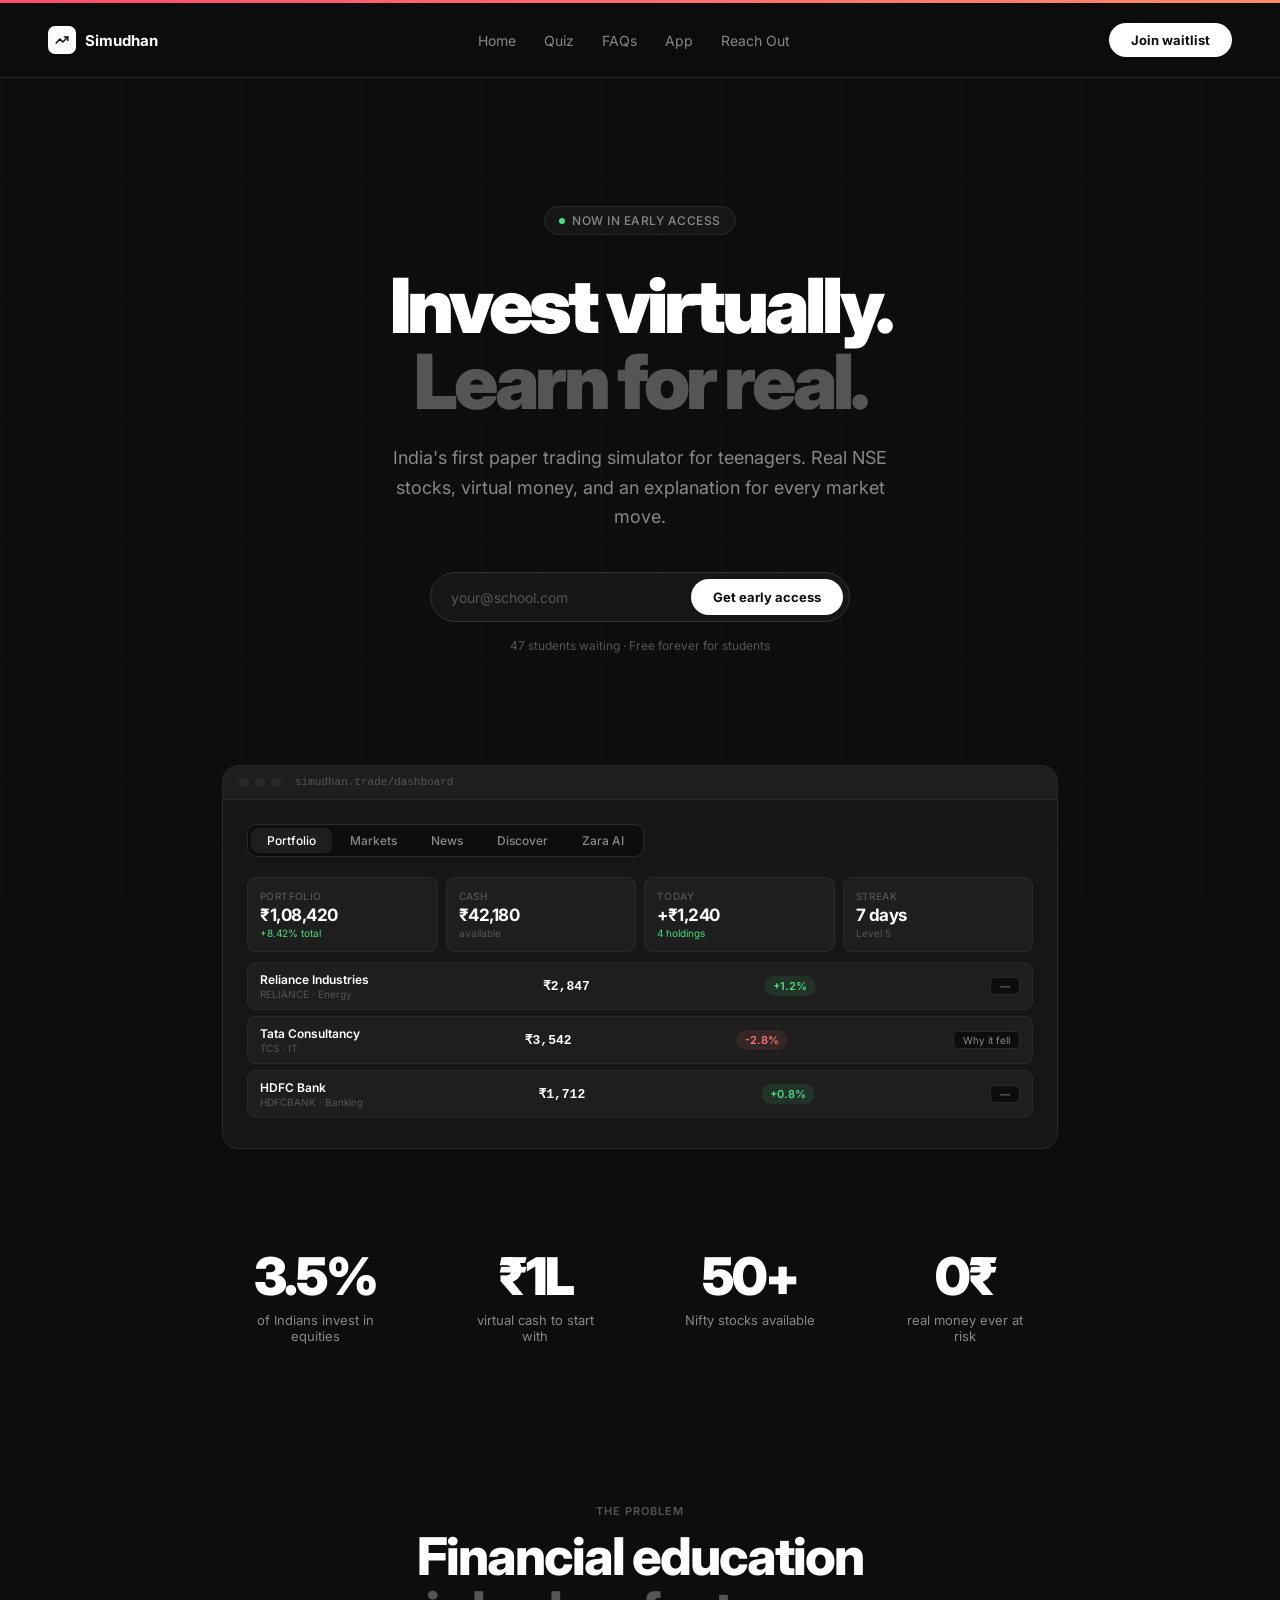
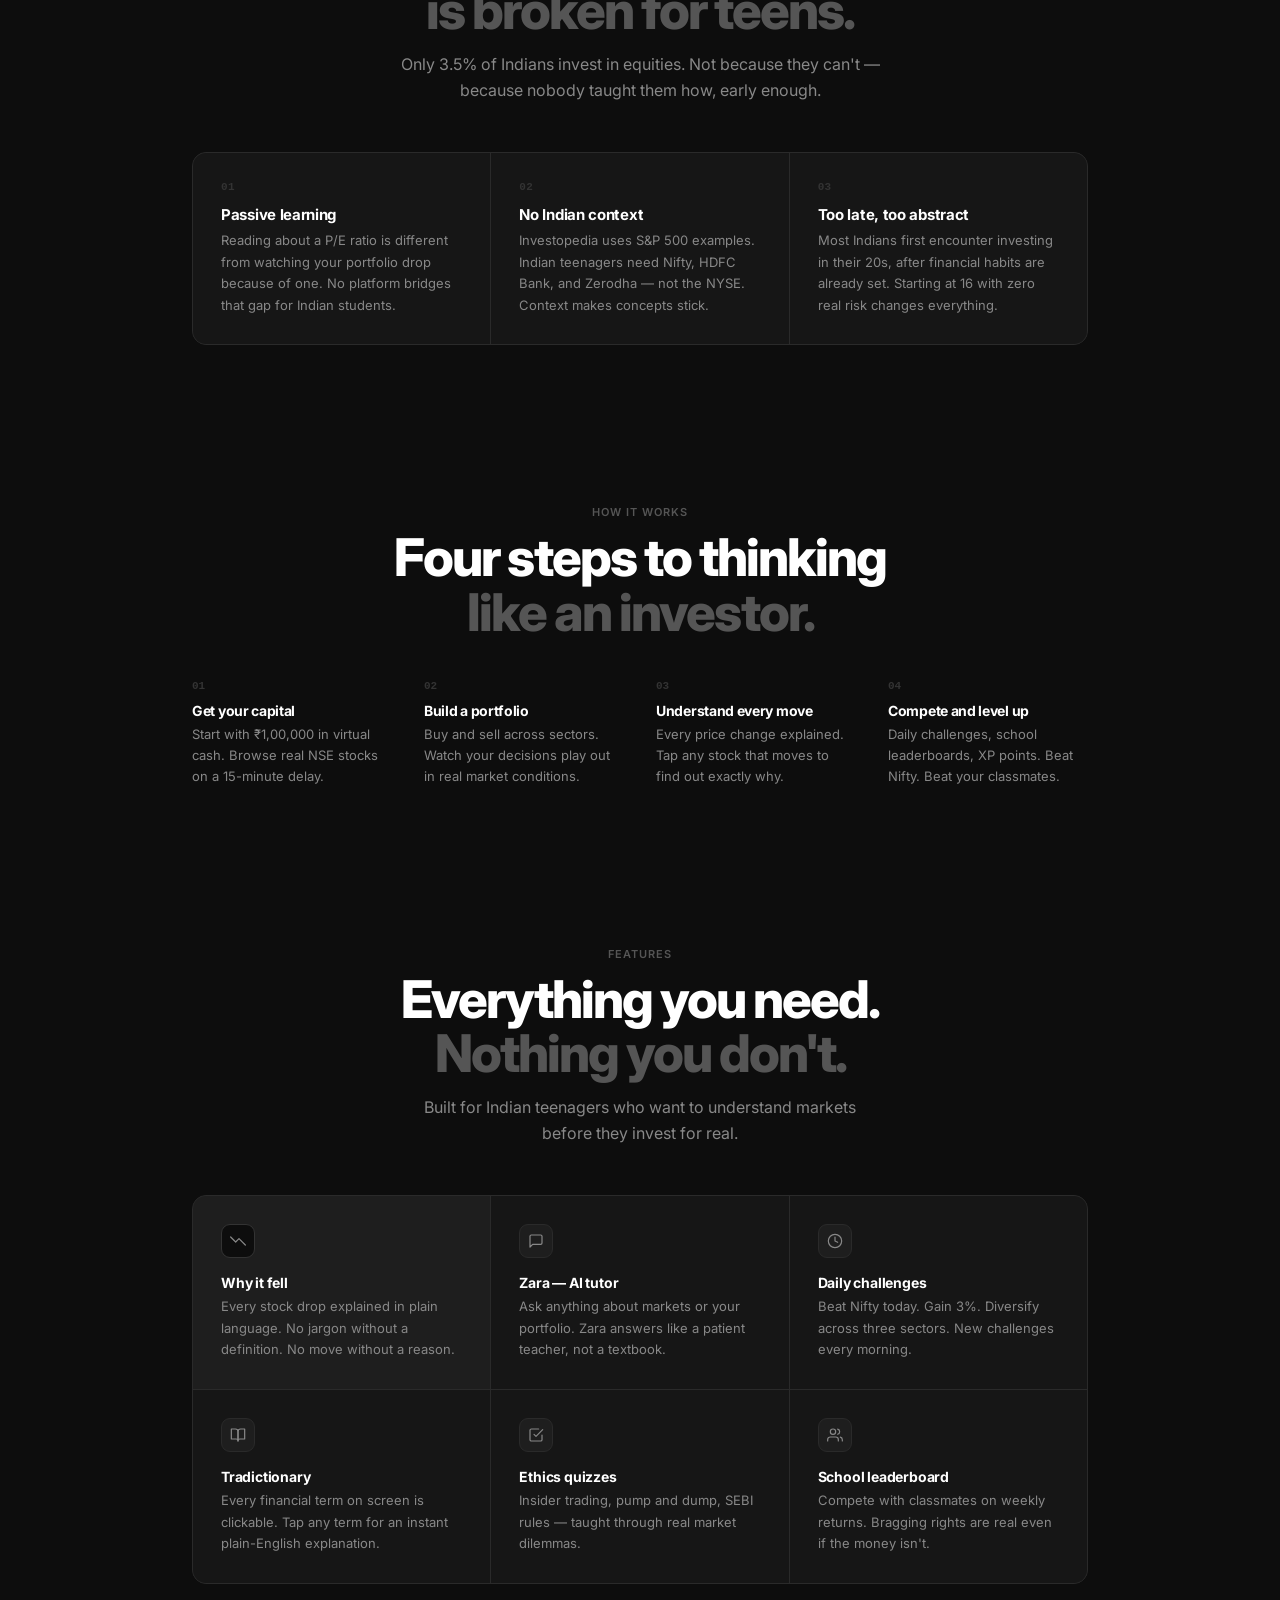
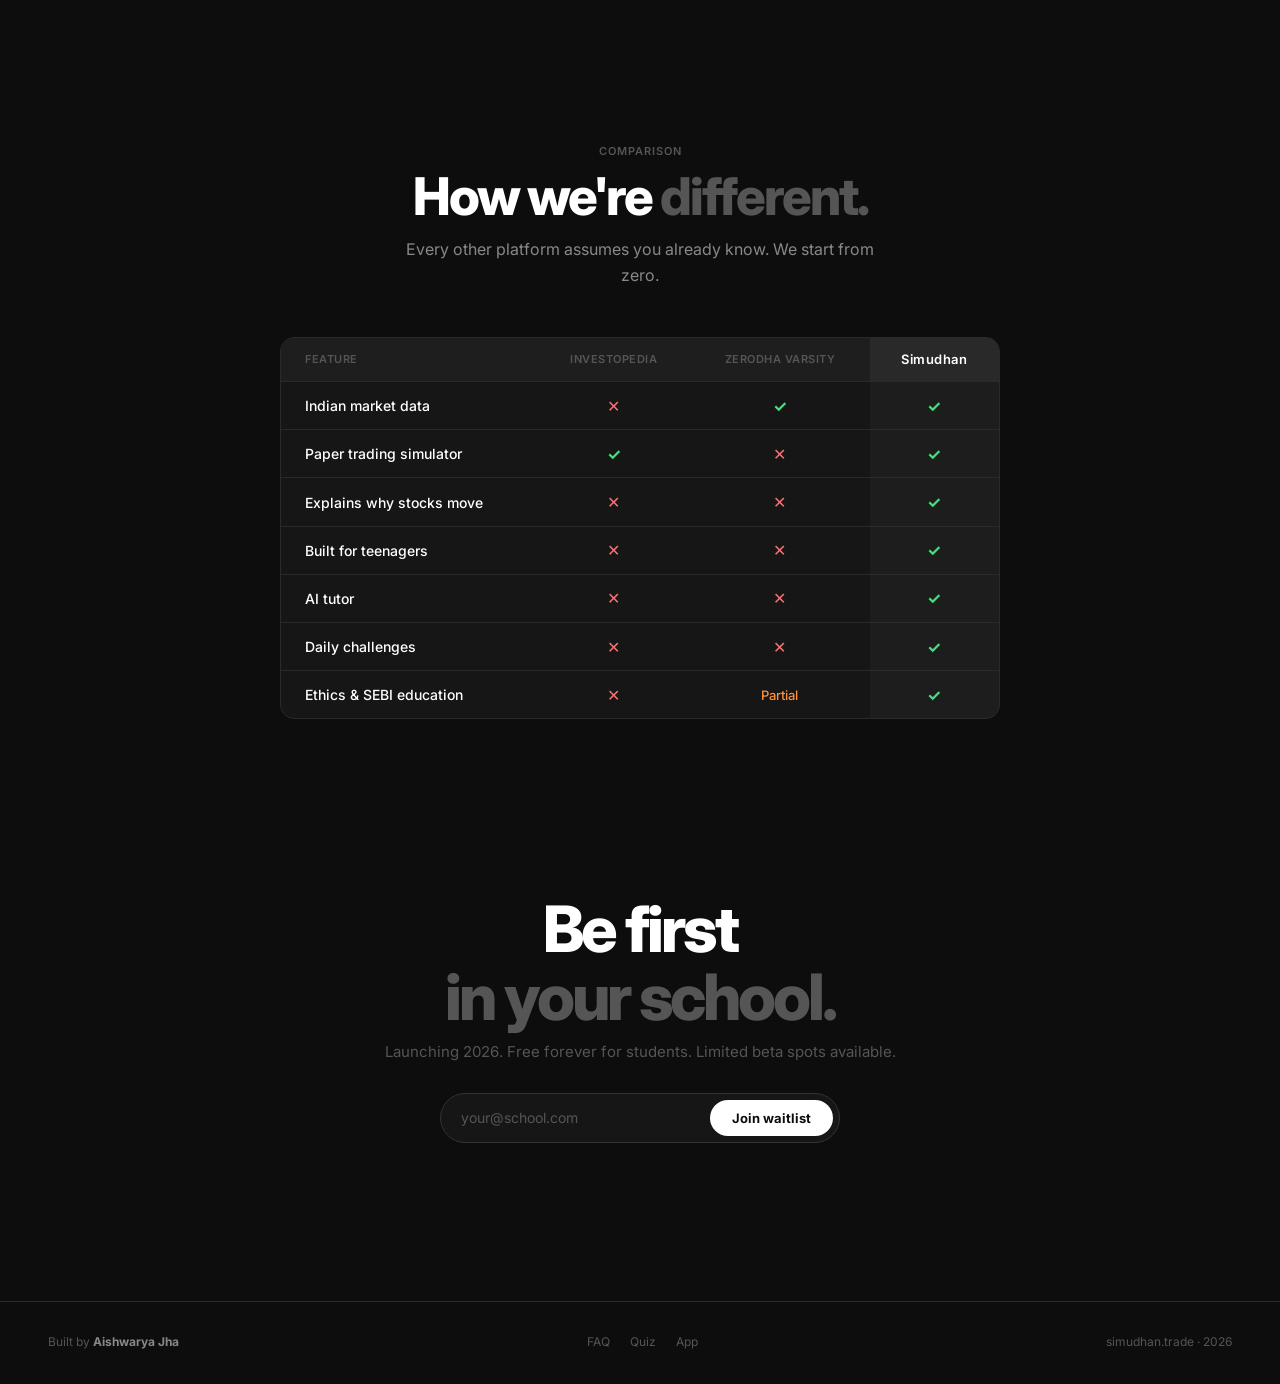
==== index.html @ e8e995a0 "Add trade page with styles, HTML structure, and JavaScript functionality - Created style.css for glo" ====
<!DOCTYPE html>
<html lang="en">
<head>
  <meta charset="UTF-8">
  <meta name="viewport" content="width=device-width, initial-scale=1.0">
  <title>Simudhan — Invest virtually. Learn for real.</title>
  <link href="https://fonts.googleapis.com/css2?family=Inter:wght@300;400;500;600;700;800;900&display=swap" rel="stylesheet">
  <link rel="stylesheet" href="style.css">
</head>
<body>
<div class="top-bar"></div>
<div class="grid-bg"></div>

<nav>
  <div class="nav-logo" onclick="window.location='index.html'">
    <div class="nav-icon">
      <svg viewBox="0 0 24 24"><polyline points="22 7 13.5 15.5 8.5 10.5 2 17"/><polyline points="16 7 22 7 22 13"/></svg>
    </div>
    <span class="nav-name">Simudhan</span>
  </div>
  <div class="nav-links">
 <span onclick="window.location='index.html'">Home</span>
 <span onclick="window.location='quiz.html'">Quiz</span>
 <span onclick="window.location='faq.html'">FAQs</span>
 <span onclick="window.location='trade.html'">App</span>
<span onclick="window.location='contact.html'">Reach Out</span>
  </div>
  <button class="nav-cta" onclick="document.getElementById('waitlist').scrollIntoView({behavior:'smooth'})">Join waitlist</button>
</nav>

<section class="hero">
  <div class="hero-badge">
    <span class="hero-badge-dot"></span>
    Now in early access
  </div>
  <h1>Invest virtually.<br><span class="dim">Learn for real.</span></h1>
  <p class="hero-sub">India's first paper trading simulator for teenagers. Real NSE stocks, virtual money, and an explanation for every market move.</p>
  <div class="hero-actions">
    <div class="input-wrap" id="waitlist">
      <input type="email" id="emailInput" placeholder="your@school.com" />
      <button onclick="joinWaitlist()">Get early access</button>
    </div>
  </div>
  <p class="hero-note"><span id="count">47</span> students waiting · Free forever for students</p>
  <p class="success" id="success">You're on the list! We'll be in touch.</p>
</section>

<div class="mockup-wrap">
  <div class="mockup">
    <div class="mockup-bar">
      <div class="dot"></div><div class="dot"></div><div class="dot"></div>
      <span class="mockup-url">simudhan.trade/dashboard</span>
    </div>
    <div class="mockup-body">
      <div class="mock-tabs">
        <span class="mt active" onclick="switchTab('portfolio',this)">Portfolio</span>
        <span class="mt" onclick="switchTab('markets',this)">Markets</span>
        <span class="mt" onclick="switchTab('news',this)">News</span>
        <span class="mt" onclick="switchTab('discover',this)">Discover</span>
        <span class="mt" onclick="switchTab('zara',this)">Zara AI</span>
      </div>
      <div id="mock-content"></div>
    </div>
  </div>
</div>

<section class="stats-section">
  <div class="stats-row">
    <div class="stat"><div class="stat-num">3.5%</div><div class="stat-label">of Indians invest in equities</div></div>
    <div class="stat"><div class="stat-num">₹1L</div><div class="stat-label">virtual cash to start with</div></div>
    <div class="stat"><div class="stat-num">50+</div><div class="stat-label">Nifty stocks available</div></div>
    <div class="stat"><div class="stat-num">0₹</div><div class="stat-label">real money ever at risk</div></div>
  </div>
</section>

<section class="section">
  <div class="section-label">The problem</div>
  <h2>Financial education<br><span class="dim">is broken for teens.</span></h2>
  <p class="section-sub">Only 3.5% of Indians invest in equities. Not because they can't — because nobody taught them how, early enough.</p>
  <div class="prob-grid">
    <div class="prob fade-up">
      <div class="prob-num">01</div>
      <div class="prob-title">Passive learning</div>
      <div class="prob-desc">Reading about a P/E ratio is different from watching your portfolio drop because of one. No platform bridges that gap for Indian students.</div>
    </div>
    <div class="prob fade-up">
      <div class="prob-num">02</div>
      <div class="prob-title">No Indian context</div>
      <div class="prob-desc">Investopedia uses S&P 500 examples. Indian teenagers need Nifty, HDFC Bank, and Zerodha — not the NYSE. Context makes concepts stick.</div>
    </div>
    <div class="prob fade-up">
      <div class="prob-num">03</div>
      <div class="prob-title">Too late, too abstract</div>
      <div class="prob-desc">Most Indians first encounter investing in their 20s, after financial habits are already set. Starting at 16 with zero real risk changes everything.</div>
    </div>
  </div>
</section>

<section class="section">
  <div class="section-label">How it works</div>
  <h2>Four steps to thinking<br><span class="dim">like an investor.</span></h2>
  <div class="steps">
    <div class="step fade-up">
      <div class="step-num">01</div>
      <div class="step-title">Get your capital</div>
      <div class="step-desc">Start with ₹1,00,000 in virtual cash. Browse real NSE stocks on a 15-minute delay.</div>
    </div>
    <div class="step fade-up">
      <div class="step-num">02</div>
      <div class="step-title">Build a portfolio</div>
      <div class="step-desc">Buy and sell across sectors. Watch your decisions play out in real market conditions.</div>
    </div>
    <div class="step fade-up">
      <div class="step-num">03</div>
      <div class="step-title">Understand every move</div>
      <div class="step-desc">Every price change explained. Tap any stock that moves to find out exactly why.</div>
    </div>
    <div class="step fade-up">
      <div class="step-num">04</div>
      <div class="step-title">Compete and level up</div>
      <div class="step-desc">Daily challenges, school leaderboards, XP points. Beat Nifty. Beat your classmates.</div>
    </div>
  </div>
</section>

<section class="section">
  <div class="section-label">Features</div>
  <h2>Everything you need.<br><span class="dim">Nothing you don't.</span></h2>
  <p class="section-sub">Built for Indian teenagers who want to understand markets before they invest for real.</p>
  <div class="feat-grid">
    <div class="feat highlight fade-up">
      <div class="feat-icon">
        <svg viewBox="0 0 24 24"><polyline points="23 18 13.5 8.5 8.5 13.5 1 6"/></svg>
      </div>
      <div class="feat-title">Why it fell</div>
      <div class="feat-desc">Every stock drop explained in plain language. No jargon without a definition. No move without a reason.</div>
    </div>
    <div class="feat fade-up">
      <div class="feat-icon">
        <svg viewBox="0 0 24 24"><path d="M21 15a2 2 0 0 1-2 2H7l-4 4V5a2 2 0 0 1 2-2h14a2 2 0 0 1 2 2z"/></svg>
      </div>
      <div class="feat-title">Zara — AI tutor</div>
      <div class="feat-desc">Ask anything about markets or your portfolio. Zara answers like a patient teacher, not a textbook.</div>
    </div>
    <div class="feat fade-up">
      <div class="feat-icon">
        <svg viewBox="0 0 24 24"><circle cx="12" cy="12" r="10"/><polyline points="12 6 12 12 16 14"/></svg>
      </div>
      <div class="feat-title">Daily challenges</div>
      <div class="feat-desc">Beat Nifty today. Gain 3%. Diversify across three sectors. New challenges every morning.</div>
    </div>
    <div class="feat fade-up">
      <div class="feat-icon">
        <svg viewBox="0 0 24 24"><path d="M2 3h6a4 4 0 0 1 4 4v14a3 3 0 0 0-3-3H2z"/><path d="M22 3h-6a4 4 0 0 0-4 4v14a3 3 0 0 1 3-3h7z"/></svg>
      </div>
      <div class="feat-title">Tradictionary</div>
      <div class="feat-desc">Every financial term on screen is clickable. Tap any term for an instant plain-English explanation.</div>
    </div>
    <div class="feat fade-up">
      <div class="feat-icon">
        <svg viewBox="0 0 24 24"><path d="M9 11l3 3L22 4"/><path d="M21 12v7a2 2 0 0 1-2 2H5a2 2 0 0 1-2-2V5a2 2 0 0 1 2-2h11"/></svg>
      </div>
      <div class="feat-title">Ethics quizzes</div>
      <div class="feat-desc">Insider trading, pump and dump, SEBI rules — taught through real market dilemmas.</div>
    </div>
    <div class="feat fade-up">
      <div class="feat-icon">
        <svg viewBox="0 0 24 24"><path d="M17 21v-2a4 4 0 0 0-4-4H5a4 4 0 0 0-4 4v2"/><circle cx="9" cy="7" r="4"/><path d="M23 21v-2a4 4 0 0 0-3-3.87"/><path d="M16 3.13a4 4 0 0 1 0 7.75"/></svg>
      </div>
      <div class="feat-title">School leaderboard</div>
      <div class="feat-desc">Compete with classmates on weekly returns. Bragging rights are real even if the money isn't.</div>
    </div>
  </div>
</section>

<section class="section">
  <div class="section-label">Comparison</div>
  <h2>How we're <span class="dim">different.</span></h2>
  <p class="section-sub">Every other platform assumes you already know. We start from zero.</p>
  <div class="compare-wrap">
    <div class="ctable-wrap">
      <table class="ctable">
        <thead>
          <tr>
            <th style="text-align:left">Feature</th>
            <th>Investopedia</th>
            <th>Zerodha Varsity</th>
            <th class="ours">Simudhan</th>
          </tr>
        </thead>
        <tbody>
          <tr><td>Indian market data</td><td class="no">✕</td><td class="yes">✓</td><td class="yes ours-col">✓</td></tr>
          <tr><td>Paper trading simulator</td><td class="yes">✓</td><td class="no">✕</td><td class="yes ours-col">✓</td></tr>
          <tr><td>Explains why stocks move</td><td class="no">✕</td><td class="no">✕</td><td class="yes ours-col">✓</td></tr>
          <tr><td>Built for teenagers</td><td class="no">✕</td><td class="no">✕</td><td class="yes ours-col">✓</td></tr>
          <tr><td>AI tutor</td><td class="no">✕</td><td class="no">✕</td><td class="yes ours-col">✓</td></tr>
          <tr><td>Daily challenges</td><td class="no">✕</td><td class="no">✕</td><td class="yes ours-col">✓</td></tr>
          <tr><td>Ethics & SEBI education</td><td class="no">✕</td><td class="partial">Partial</td><td class="yes ours-col">✓</td></tr>
        </tbody>
      </table>
    </div>
  </div>
</section>


<section class="cta-section">
  <h2>Be first<br><span class="dim">in your school.</span></h2>
  <p class="cta-sub">Launching 2026. Free forever for students. Limited beta spots available.</p>
  <div class="cta-input">
    <input type="email" id="ctaEmail" placeholder="your@school.com" />
    <button onclick="ctaJoin()">Join waitlist</button>
  </div>
  <p class="cta-note" id="ctaNote"></p>
</section>

<footer>
  <span>Built by <strong>Aishwarya Jha</strong></span>
  <div class="footer-links">
    <span onclick="window.location='FAQ.html'">FAQ</span>
    <span onclick="window.location='quiz.html'">Quiz</span>
    <span onclick="window.location='trade.html'">App</span>
  </div>
  <span>simudhan.trade · 2026</span>
</footer>

<script src="script.js"></script>
</body>
</html>
---- style.css ----
@import url('https://fonts.googleapis.com/css2?family=Inter:wght@300;400;500;600;700;800;900&display=swap');
*{box-sizing:border-box;margin:0;padding:0}
:root{
  --bg:#0d0d0d;--bg2:#161616;--bg3:#1e1e1e;
  --border:#2a2a2a;--border2:#333333;
  --white:#ffffff;--gray:#888888;--gray2:#555555;--gray3:#333333;
  --green:#4ade80;--red:#f87171;--pink:#ff4d6d;
}
body{font-family:'Inter',sans-serif;background:var(--bg);color:var(--white);-webkit-font-smoothing:antialiased;overflow-x:hidden}

.top-bar{height:3px;background:linear-gradient(90deg,#ff4d6d,#ff8c69,#ff4d6d);background-size:200%;animation:shimmer 3s linear infinite;position:relative;z-index:100}
@keyframes shimmer{0%{background-position:0%}100%{background-position:200%}}

.grid-bg{position:fixed;inset:0;background-image:linear-gradient(rgba(255,255,255,.025) 1px,transparent 1px),linear-gradient(90deg,rgba(255,255,255,.025) 1px,transparent 1px);background-size:60px 60px;pointer-events:none;z-index:0}

nav{position:sticky;top:0;z-index:50;display:flex;align-items:center;justify-content:space-between;padding:1.25rem 3rem;border-bottom:1px solid var(--border);background:rgba(13,13,13,.85);backdrop-filter:blur(12px)}
.nav-logo{display:flex;align-items:center;gap:9px;cursor:pointer}
.nav-icon{width:28px;height:28px;background:var(--white);border-radius:7px;display:flex;align-items:center;justify-content:center}
.nav-icon svg{width:14px;height:14px;fill:none;stroke:#0d0d0d;stroke-width:2.5;stroke-linecap:round;stroke-linejoin:round}
.nav-name{font-size:15px;font-weight:700;color:var(--white)}
.nav-links{display:flex;gap:28px;font-size:14px;color:var(--gray);cursor:pointer}
.nav-links span:hover{color:var(--white);transition:color .15s}
.nav-cta{background:var(--white);color:#0d0d0d;border:none;border-radius:99px;padding:9px 22px;font-size:13px;font-weight:700;cursor:pointer;font-family:inherit;transition:opacity .15s}
.nav-cta:hover{opacity:.85}

.hero{position:relative;z-index:1;text-align:center;padding:8rem 2rem 5rem;max-width:860px;margin:0 auto}
.hero-badge{display:inline-flex;align-items:center;gap:7px;font-size:12px;color:var(--gray);font-weight:500;letter-spacing:.5px;text-transform:uppercase;margin-bottom:2rem;background:var(--bg2);border:1px solid var(--border);padding:6px 14px;border-radius:99px}
.hero-badge-dot{width:6px;height:6px;border-radius:50%;background:var(--green);animation:pulse 2s infinite;flex-shrink:0}
@keyframes pulse{0%,100%{opacity:1}50%{opacity:.3}}
h1{font-size:76px;font-weight:900;line-height:1;letter-spacing:-4px;margin-bottom:1.5rem;color:var(--white)}
.dim{color:var(--gray2)}
.hero-sub{font-size:18px;color:var(--gray);line-height:1.65;max-width:500px;margin:0 auto 2.5rem}
.hero-actions{display:flex;justify-content:center;margin-bottom:1rem}
.input-wrap{display:flex;align-items:center;background:var(--bg2);border:1px solid var(--border2);border-radius:99px;padding:6px 6px 6px 20px;gap:6px;max-width:420px;width:100%;transition:border-color .2s}
.input-wrap:focus-within{border-color:#555555}
.input-wrap input{flex:1;background:transparent;border:none;outline:none;font-size:14px;color:var(--white);font-family:inherit}
.input-wrap input::placeholder{color:var(--gray2)}
.input-wrap button{background:var(--white);color:#0d0d0d;border:none;border-radius:99px;padding:10px 22px;font-size:13px;font-weight:700;cursor:pointer;font-family:inherit;white-space:nowrap;transition:opacity .15s}
.input-wrap button:hover{opacity:.85}
.hero-note{font-size:12px;color:var(--gray2);margin-top:.75rem}
.success{display:none;font-size:13px;color:var(--green);font-weight:500;margin-top:.5rem}
.success.show{display:block}

.mockup-wrap{position:relative;z-index:1;max-width:900px;margin:0 auto;padding:2rem 2rem 6rem}
.mockup{border:1px solid var(--border);border-radius:16px;overflow:hidden;background:var(--bg2)}
.mockup-bar{background:var(--bg3);border-bottom:1px solid var(--border);padding:.65rem 1rem;display:flex;align-items:center;gap:6px}
.dot{width:10px;height:10px;border-radius:50%;background:var(--border)}
.mockup-url{font-size:11px;color:var(--gray2);margin-left:8px;font-family:monospace}
.mockup-body{padding:1.5rem}
.mock-tabs{display:flex;gap:2px;background:var(--bg);border:1px solid var(--border);border-radius:9px;padding:3px;margin-bottom:1.25rem;width:fit-content}
.mt{padding:5px 16px;border-radius:7px;font-size:12px;font-weight:500;color:var(--gray);cursor:pointer;transition:all .15s}
.mt.active{background:var(--bg3);color:var(--white)}
.mt:hover:not(.active){color:var(--white)}
.mock-stats{display:grid;grid-template-columns:repeat(4,1fr);gap:8px;margin-bottom:10px}
.ms{background:var(--bg3);border:1px solid var(--border);border-radius:9px;padding:.75rem}
.ms-l{font-size:10px;color:var(--gray2);margin-bottom:3px;text-transform:uppercase;letter-spacing:.4px;font-weight:500}
.ms-v{font-size:17px;font-weight:700;color:var(--white);letter-spacing:-.5px}
.ms-c{font-size:10px;color:var(--gray2);margin-top:2px}
.ms-c.up{color:var(--green)}
.mock-row{display:flex;align-items:center;justify-content:space-between;padding:9px 12px;background:var(--bg3);border:1px solid var(--border);border-radius:9px;margin-bottom:6px}
.mock-stock-name{font-size:12px;font-weight:600;color:var(--white)}
.mock-stock-sub{font-size:10px;color:var(--gray2);margin-top:1px}
.mock-price{font-size:13px;font-weight:600;color:var(--white);font-family:monospace}
.chg-up{font-size:11px;font-weight:600;color:var(--green);background:rgba(74,222,128,.1);padding:3px 9px;border-radius:99px}
.chg-dn{font-size:11px;font-weight:600;color:var(--red);background:rgba(248,113,113,.1);padding:3px 9px;border-radius:99px}
.why-tag{font-size:10px;color:var(--gray);background:var(--bg);border:1px solid var(--border);padding:2px 9px;border-radius:5px;cursor:pointer}
.why-tag:hover{color:var(--white);border-color:var(--border2)}

.news-item{background:var(--bg3);border:1px solid var(--border);border-radius:9px;padding:10px 12px;margin-bottom:7px}
.news-tag{font-size:10px;font-weight:600;color:var(--gray2);background:var(--bg);border:1px solid var(--border);padding:1px 7px;border-radius:99px;display:inline-block;margin-bottom:5px;text-transform:uppercase;letter-spacing:.3px}
.news-headline{font-size:12px;font-weight:500;color:var(--white);line-height:1.4;margin-bottom:3px}
.news-meta{font-size:10px;color:var(--gray2)}
.fact-item{background:var(--bg3);border:1px solid var(--border);border-radius:9px;padding:10px 12px;margin-bottom:7px}
.fact-label{font-size:10px;font-weight:600;color:var(--gray2);text-transform:uppercase;letter-spacing:.3px;margin-bottom:4px}
.fact-text{font-size:12px;color:var(--white);line-height:1.5;margin-bottom:3px}
.fact-source{font-size:10px;color:var(--gray2)}
.chat-wrap{display:flex;flex-direction:column;gap:8px;margin-bottom:10px}
.chat-msg{display:flex;align-items:flex-start;gap:7px}
.chat-msg.user{flex-direction:row-reverse}
.chat-av{width:22px;height:22px;border-radius:50%;background:var(--bg);border:1px solid var(--border);display:flex;align-items:center;justify-content:center;font-size:9px;font-weight:600;color:var(--gray);flex-shrink:0}
.chat-bubble{padding:7px 10px;border-radius:10px;font-size:11px;line-height:1.5;max-width:85%}
.chat-msg.bot .chat-bubble{background:var(--bg3);border:1px solid var(--border);color:#cccccc;border-radius:3px 10px 10px 10px}
.chat-msg.user .chat-bubble{background:var(--white);color:#0d0d0d;font-weight:500;border-radius:10px 3px 10px 10px}
.chat-term{background:rgba(74,222,128,.15);color:var(--green);padding:0 4px;border-radius:3px}
.chat-input-bar{display:flex;align-items:center;gap:7px;background:var(--bg3);border:1px solid var(--border);border-radius:10px;padding:7px 10px}
.chat-input-text{flex:1;font-size:11px;color:var(--gray2)}
.chat-send{width:20px;height:20px;border-radius:50%;background:var(--white);display:flex;align-items:center;justify-content:center;font-size:11px;font-weight:700;color:#0d0d0d;cursor:pointer}
.ch-grid-mock{display:grid;grid-template-columns:1fr 1fr;gap:8px}
.ch-mock{background:var(--bg3);border:1px solid var(--border);border-radius:9px;padding:10px}
.ch-mock-title{font-size:12px;font-weight:600;color:var(--white);margin-bottom:3px}
.ch-mock-desc{font-size:10px;color:var(--gray2);margin-bottom:7px;line-height:1.4}
.ch-mock-bar{height:3px;background:var(--bg);border-radius:99px;overflow:hidden}
.ch-mock-fill{height:100%;border-radius:99px}
.ch-mock-xp{font-size:10px;color:var(--gray2);margin-top:5px}
.ch-mock-xp.done{color:var(--green)}

.stats-section{position:relative;z-index:1;padding:0 2rem 5rem}
.stats-row{display:flex;justify-content:center;gap:5rem;flex-wrap:wrap}
.stat{text-align:center}
.stat-num{font-size:52px;font-weight:900;letter-spacing:-2px;color:var(--white)}
.stat-label{font-size:13px;color:var(--gray);margin-top:4px;max-width:140px;margin-left:auto;margin-right:auto}

.section{position:relative;z-index:1;padding:5rem 2rem;text-align:center;max-width:960px;margin:0 auto}
.section-label{font-size:11px;color:var(--gray2);font-weight:600;letter-spacing:1px;text-transform:uppercase;margin-bottom:.75rem}
h2{font-size:52px;font-weight:800;letter-spacing:-2px;line-height:1.05;margin-bottom:.75rem;color:var(--white)}
.section-sub{font-size:16px;color:var(--gray);line-height:1.65;max-width:480px;margin:0 auto 3rem}

.prob-grid{display:grid;grid-template-columns:repeat(3,1fr);gap:1px;background:var(--border);border:1px solid var(--border);border-radius:14px;overflow:hidden;text-align:left}
.prob{background:var(--bg2);padding:1.75rem}
.prob-num{font-size:11px;font-weight:700;color:var(--gray3);font-family:monospace;margin-bottom:.75rem;letter-spacing:.3px}
.prob-title{font-size:15px;font-weight:700;color:var(--white);margin-bottom:.4rem;letter-spacing:-.3px}
.prob-desc{font-size:13px;color:var(--gray);line-height:1.65}

.steps{display:grid;grid-template-columns:repeat(4,1fr);gap:2rem;margin-top:2.5rem;text-align:left}
.step-num{font-size:11px;font-weight:700;color:var(--gray3);font-family:monospace;margin-bottom:.6rem}
.step-title{font-size:14px;font-weight:700;color:var(--white);margin-bottom:.35rem;letter-spacing:-.3px}
.step-desc{font-size:13px;color:var(--gray);line-height:1.6}

.feat-grid{display:grid;grid-template-columns:repeat(3,1fr);gap:1px;background:var(--border);border:1px solid var(--border);border-radius:14px;overflow:hidden;text-align:left;margin-top:2.5rem}
.feat{background:var(--bg2);padding:1.75rem;transition:background .2s}
.feat:hover{background:var(--bg3)}
.feat.highlight{background:var(--bg3)}
.feat-icon{width:34px;height:34px;border-radius:9px;background:var(--bg3);border:1px solid var(--border);display:flex;align-items:center;justify-content:center;margin-bottom:1rem}
.feat.highlight .feat-icon{background:var(--bg);border-color:var(--border2)}
.feat-icon svg{width:16px;height:16px;fill:none;stroke:var(--gray);stroke-width:1.8;stroke-linecap:round;stroke-linejoin:round}
.feat-title{font-size:14px;font-weight:700;color:var(--white);margin-bottom:.35rem;letter-spacing:-.2px}
.feat-desc{font-size:13px;color:var(--gray);line-height:1.65}

.compare-wrap{max-width:720px;margin:0 auto}
.ctable-wrap{border:1px solid var(--border);border-radius:14px;overflow:hidden;background:var(--bg2)}
.ctable{width:100%;border-collapse:collapse;font-size:14px}
.ctable thead tr{background:var(--bg3);border-bottom:1px solid var(--border)}
.ctable th{padding:.85rem 1.5rem;font-size:11px;font-weight:600;color:var(--gray2);text-transform:uppercase;letter-spacing:.5px;text-align:center}
.ctable th:first-child{text-align:left}
.ctable th.ours{color:var(--white);font-size:13px;text-transform:none;background:rgba(255,255,255,.05)}
.ctable td{padding:.85rem 1.5rem;border-bottom:1px solid var(--border);color:var(--gray);text-align:center}
.ctable tr:last-child td{border-bottom:none}
.ctable tr:hover td{background:rgba(255,255,255,.02)}
.ctable td:first-child{text-align:left;color:var(--white);font-weight:500}
.ctable td.ours-col{background:rgba(255,255,255,.03)}
.ctable .yes{color:var(--green);font-size:16px;font-weight:700}
.ctable .no{color:var(--red);font-size:16px}
.ctable .partial{color:#fb923c;font-size:13px;font-weight:500}

.testi-grid{display:grid;grid-template-columns:repeat(3,1fr);gap:1px;background:var(--border);border:1px solid var(--border);border-radius:14px;overflow:hidden;text-align:left;margin-top:2.5rem}
.testi{background:var(--bg2);padding:1.5rem;display:flex;flex-direction:column;justify-content:space-between;gap:1.25rem;transition:background .2s}
.testi:hover{background:var(--bg3)}
.testi-text{font-size:13px;color:var(--gray);line-height:1.7;font-style:italic}
.testi-author{display:flex;align-items:center;gap:10px}
.testi-av{width:32px;height:32px;border-radius:50%;background:var(--bg3);border:1px solid var(--border);display:flex;align-items:center;justify-content:center;font-size:10px;font-weight:700;color:var(--gray);flex-shrink:0}
.testi-name{font-size:13px;font-weight:600;color:var(--white)}
.testi-detail{font-size:11px;color:var(--gray2);margin-top:1px}

.cta-section{position:relative;z-index:1;text-align:center;padding:6rem 2rem 8rem}
.cta-section h2{font-size:64px;letter-spacing:-3px}
.cta-sub{font-size:15px;color:var(--gray2);margin-top:.5rem;margin-bottom:2rem}
.cta-input{display:flex;align-items:center;gap:8px;max-width:400px;margin:0 auto;background:var(--bg2);border:1px solid var(--border2);border-radius:99px;padding:6px 6px 6px 20px;transition:border-color .2s}
.cta-input:focus-within{border-color:#555555}
.cta-input input{flex:1;background:transparent;border:none;outline:none;font-size:14px;color:var(--white);font-family:inherit}
.cta-input input::placeholder{color:var(--gray2)}
.cta-input button{background:var(--white);color:#0d0d0d;border:none;border-radius:99px;padding:10px 22px;font-size:13px;font-weight:700;cursor:pointer;font-family:inherit;white-space:nowrap}
.cta-input button:hover{opacity:.85}
.cta-note{font-size:12px;color:var(--green);font-weight:500;margin-top:.75rem;min-height:18px}

footer{position:relative;z-index:1;padding:2rem 3rem;border-top:1px solid var(--border);display:flex;align-items:center;justify-content:space-between;font-size:12px;color:var(--gray2)}
footer strong{color:var(--gray)}
.footer-links{display:flex;gap:20px;font-size:12px;color:var(--gray2);cursor:pointer}
.footer-links span:hover{color:var(--white)}

.fade-up{opacity:0;transform:translateY(20px);transition:opacity .6s ease,transform .6s ease}
.fade-up.visible{opacity:1;transform:translateY(0)}
.prob:nth-child(2),.feat:nth-child(2),.testi:nth-child(2),.step:nth-child(2){transition-delay:.1s}
.prob:nth-child(3),.feat:nth-child(3),.testi:nth-child(3),.step:nth-child(3){transition-delay:.2s}
.feat:nth-child(4),.testi:nth-child(4),.step:nth-child(4){transition-delay:.3s}
.feat:nth-child(5),.testi:nth-child(5){transition-delay:.15s}
.feat:nth-child(6),.testi:nth-child(6){transition-delay:.25s}

@media(max-width:640px){
  h1{font-size:44px;letter-spacing:-2px}
  h2{font-size:36px;letter-spacing:-1.5px}
  .cta-section h2{font-size:40px}
  nav{padding:1rem 1.5rem}
  .nav-links{display:none}
  .hero{padding:5rem 1.5rem 3rem}
  .mock-stats{grid-template-columns:1fr 1fr}
  .prob-grid,.feat-grid,.testi-grid{grid-template-columns:1fr}
  .steps{grid-template-columns:1fr 1fr}
  .stats-row{gap:2.5rem}
  .stat-num{font-size:40px}
  .section{padding:4rem 1.5rem}
  .mockup-wrap{padding:1rem 1.5rem 4rem}
}
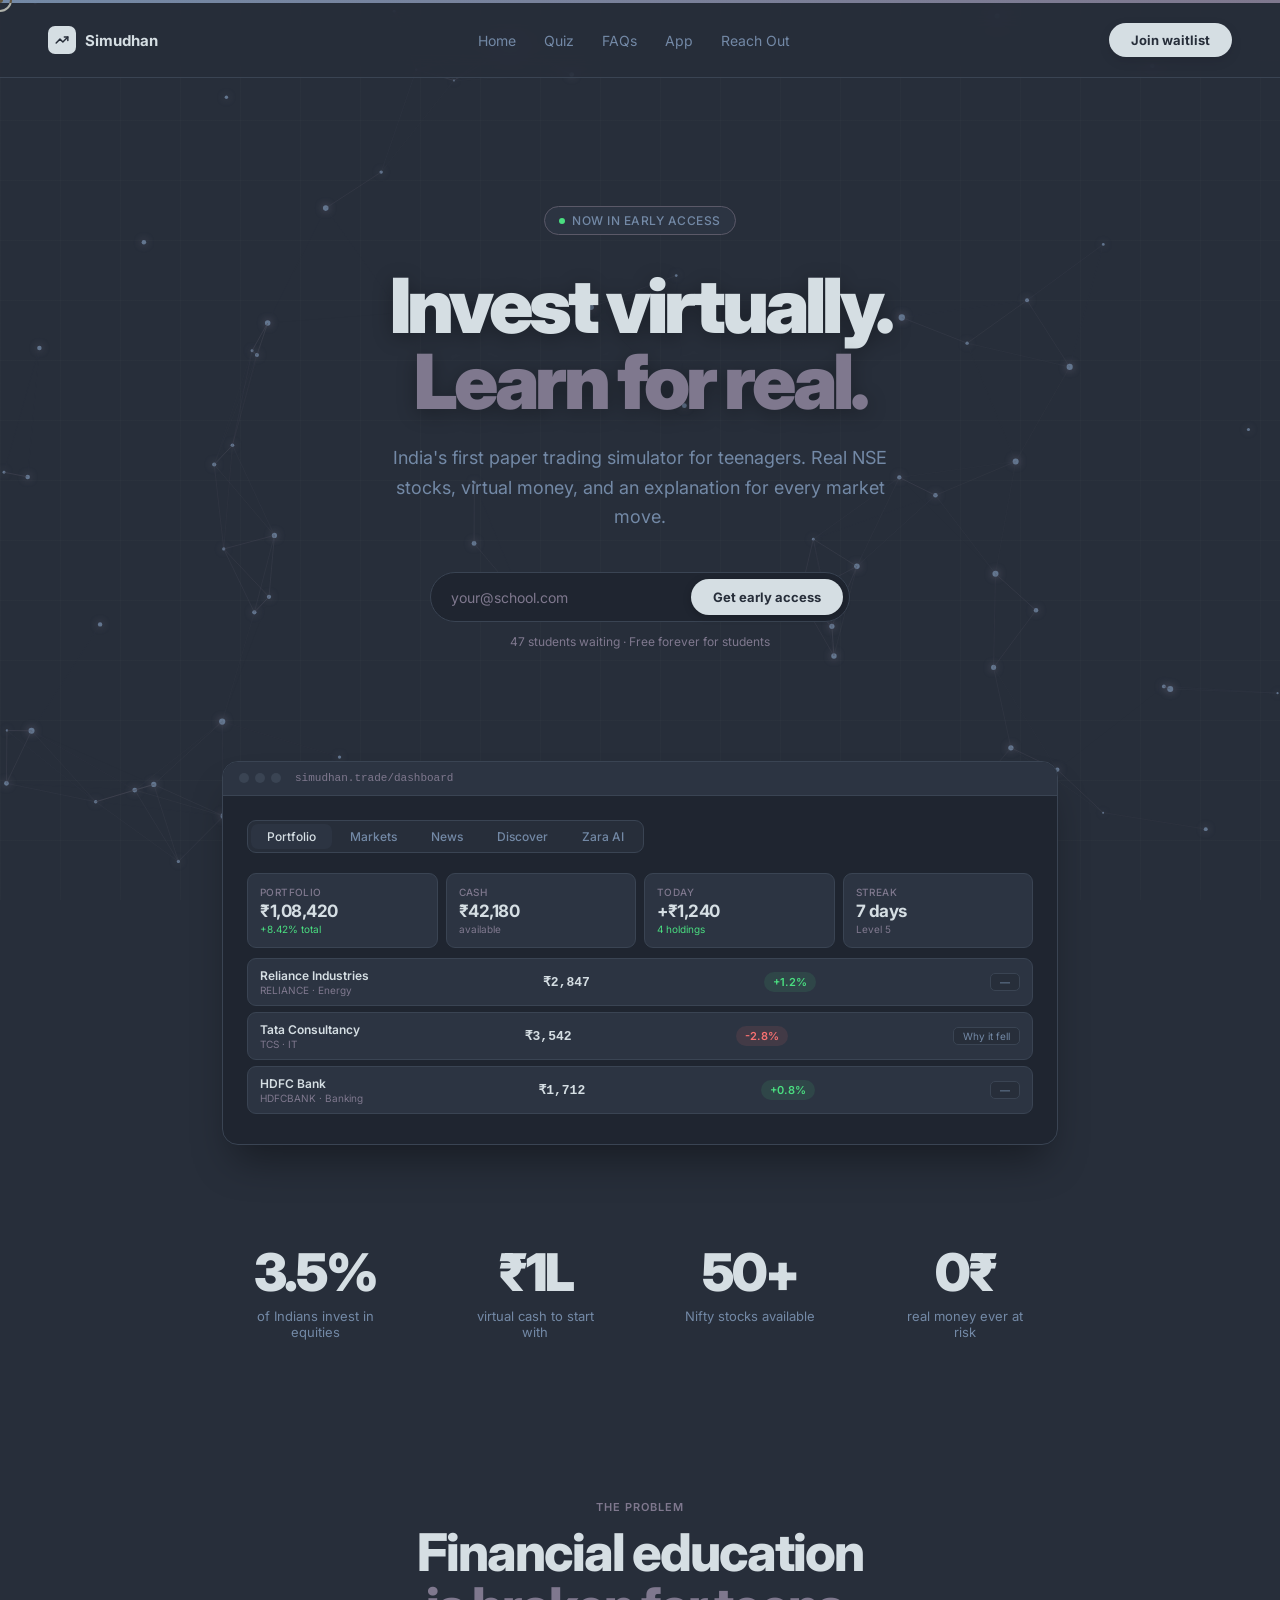
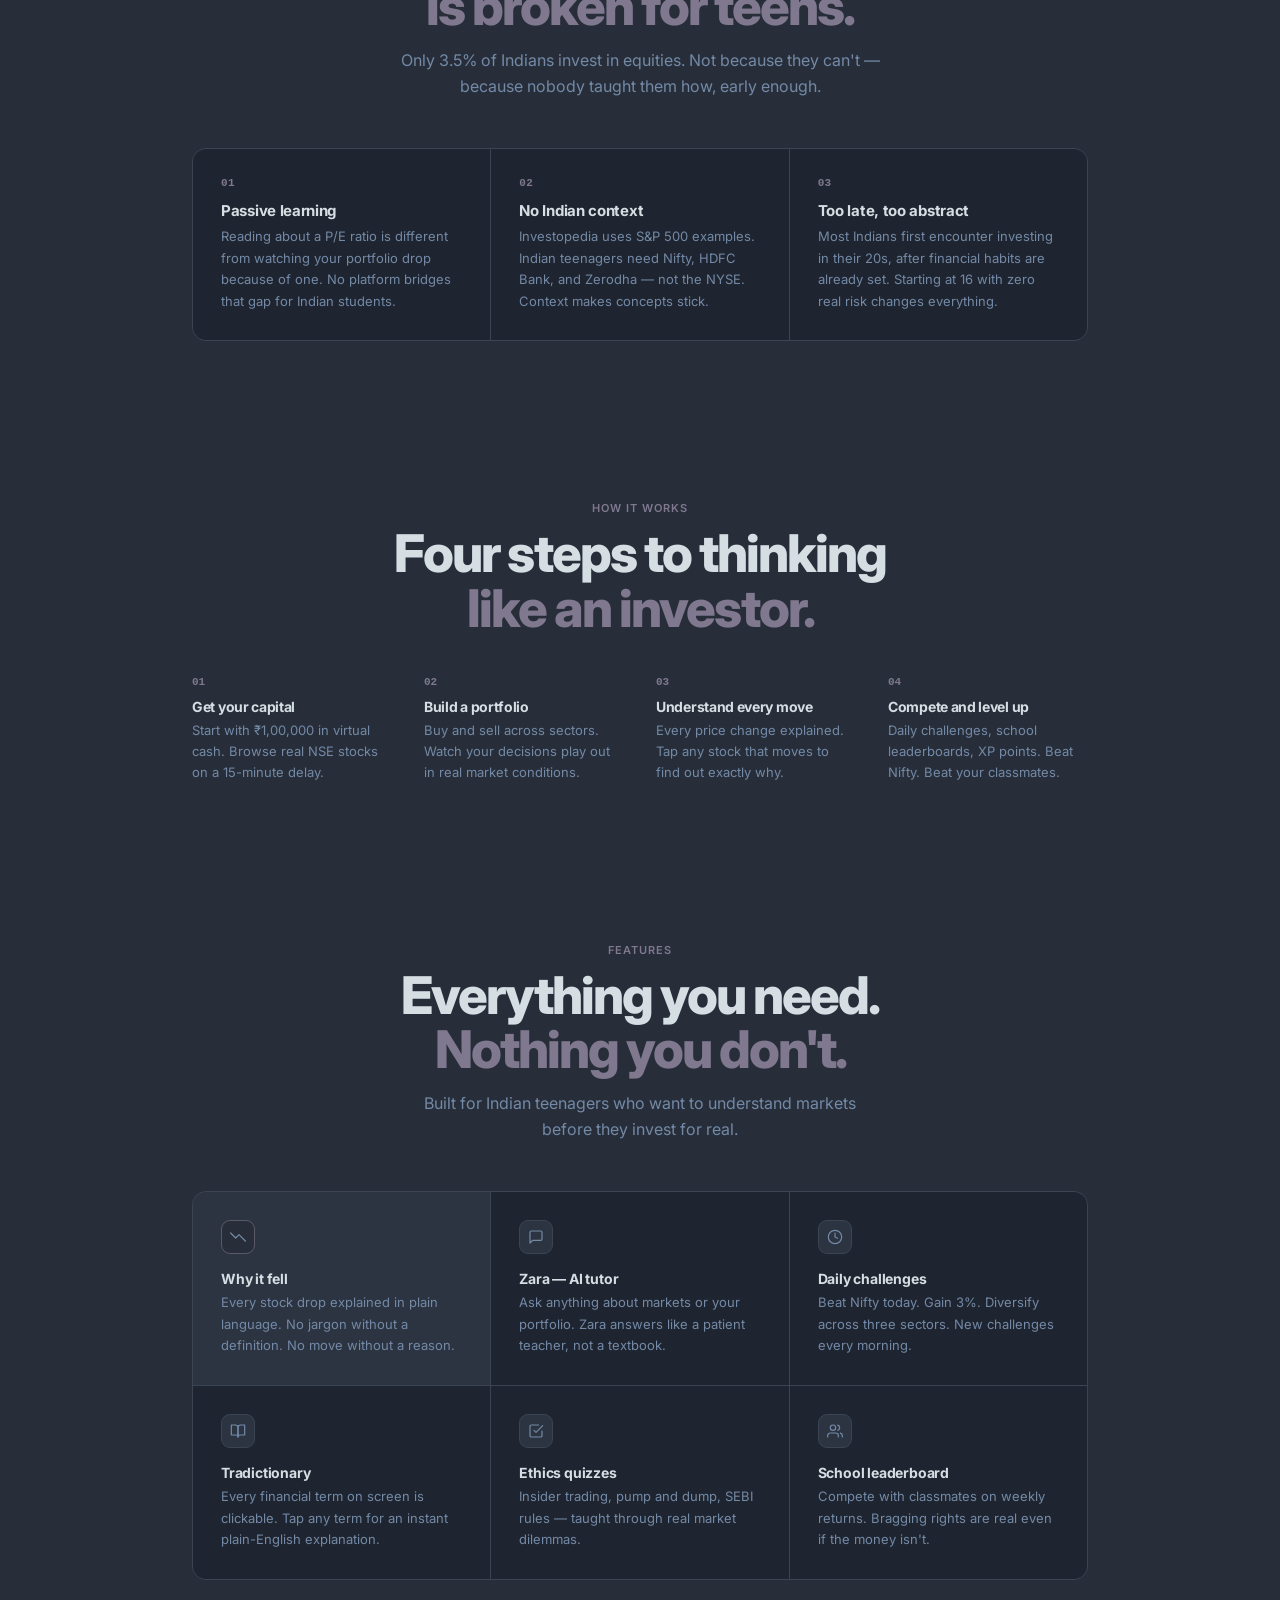
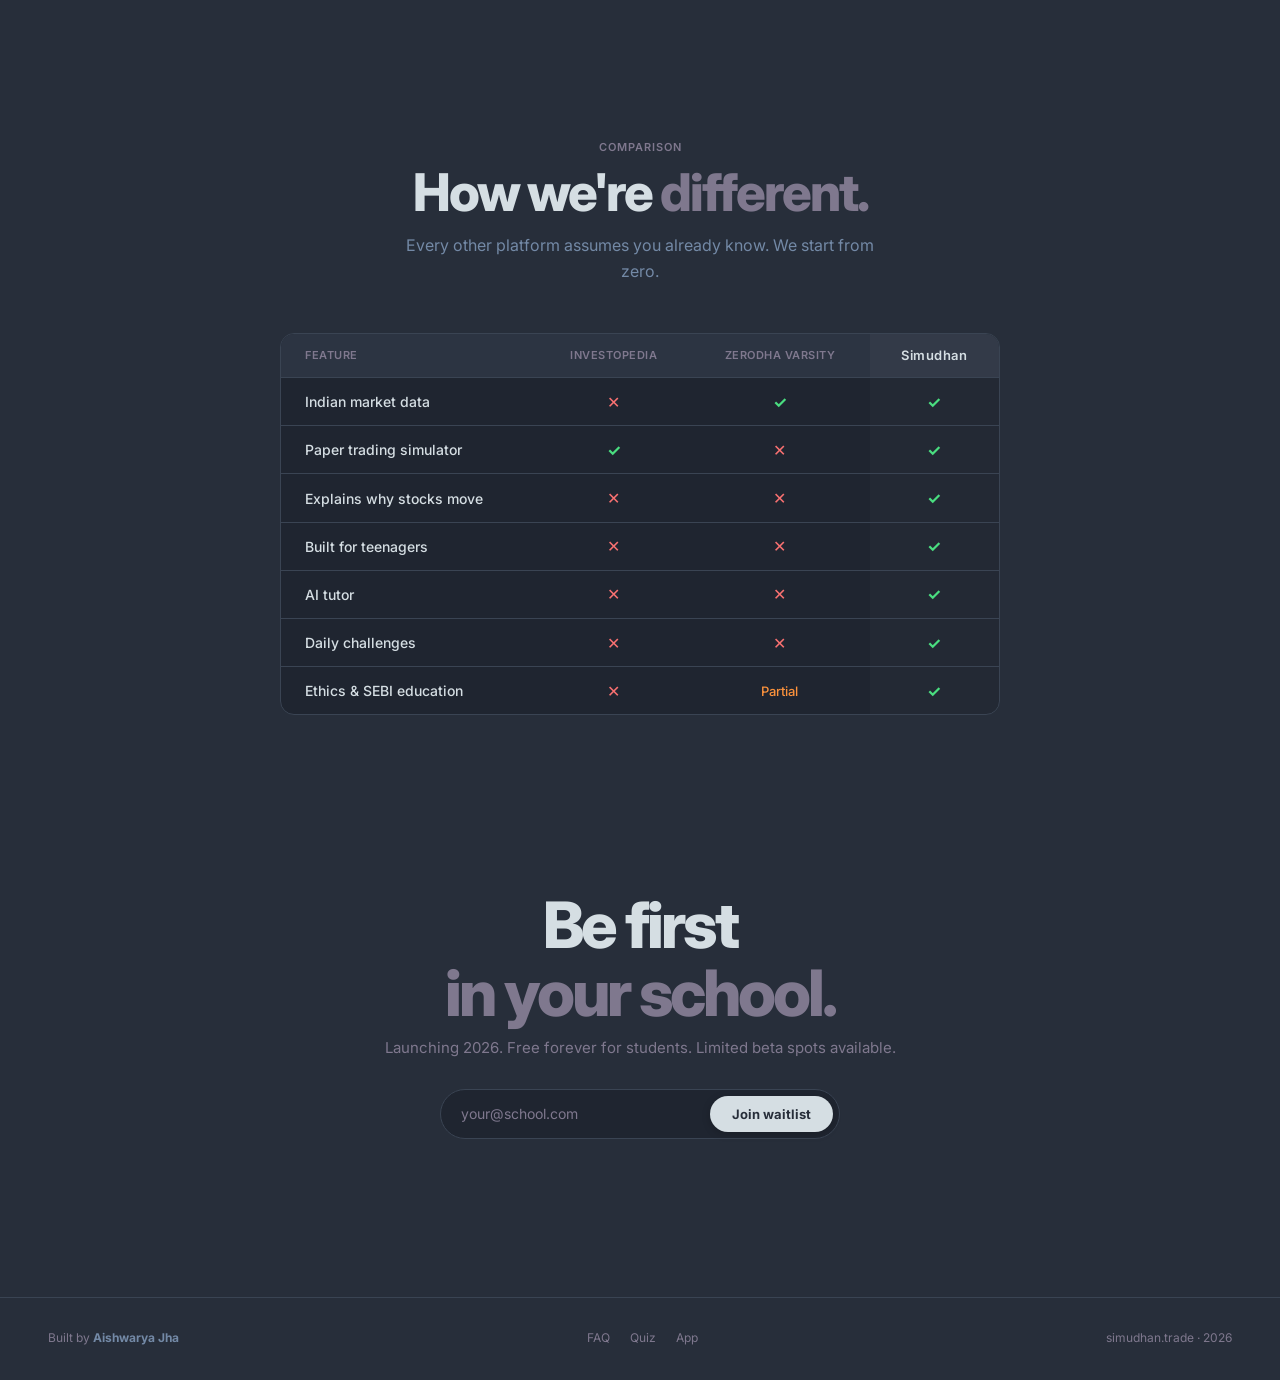
==== commit 615a9987: "Redesign: Colormind palette, particle background, custom cursor, all pages updated" ====
--- a/index.html
+++ b/index.html
@@ -5,224 +5,674 @@
   <meta name="viewport" content="width=device-width, initial-scale=1.0">
   <title>Simudhan — Invest virtually. Learn for real.</title>
   <link href="https://fonts.googleapis.com/css2?family=Inter:wght@300;400;500;600;700;800;900&display=swap" rel="stylesheet">
-  <link rel="stylesheet" href="style.css">
+  <style>
+    /* ---------- COLORMIND PALETTE ---------- */
+    :root {
+      --bg-primary: #272E3A;
+      --bg-secondary: #1F2530;
+      --bg-tertiary: #2C3442;
+      --border-light: #3A4453;
+      --border-medium: #5B5968;
+      --text-primary: #D5DEE3;
+      --text-secondary: #7389A6;
+      --text-muted: #7F788E;
+      --accent: #7389A6;
+      --accent-glow: rgba(115, 137, 166, 0.25);
+      --green: #4ade80;
+      --red: #f87171;
+      --gradient-shimmer: linear-gradient(90deg, #7389A6, #7F788E, #5B5968, #7389A6);
+    }
+
+    * { box-sizing: border-box; margin: 0; padding: 0; }
+
+    body {
+      font-family: 'Inter', sans-serif;
+      background: var(--bg-primary);
+      color: var(--text-primary);
+      -webkit-font-smoothing: antialiased;
+      overflow-x: hidden;
+      cursor: none;
+    }
+
+    /* ---------- CUSTOM CURSOR ---------- */
+    .cursor {
+      width: 24px;
+      height: 24px;
+      border: 2px solid var(--text-primary);
+      border-radius: 50%;
+      position: fixed;
+      pointer-events: none;
+      z-index: 9999;
+      mix-blend-mode: difference;
+      transition: transform 0.15s ease, width 0.2s, height 0.2s, background 0.2s;
+      transform: translate(-50%, -50%);
+    }
+    .cursor-dot {
+      width: 6px;
+      height: 6px;
+      background: var(--text-primary);
+      border-radius: 50%;
+      position: fixed;
+      pointer-events: none;
+      z-index: 10000;
+      mix-blend-mode: difference;
+      transform: translate(-50%, -50%);
+      transition: opacity 0.2s;
+    }
+    .cursor.hover {
+      width: 54px;
+      height: 54px;
+      background: rgba(213, 222, 227, 0.08);
+      border-color: var(--accent);
+      mix-blend-mode: normal;
+    }
+    .cursor-dot.hover { opacity: 0; }
+
+    /* ---------- ANIMATED PARTICLE BACKGROUND ---------- */
+    #particle-canvas {
+      position: fixed;
+      top: 0; left: 0;
+      width: 100%; height: 100%;
+      z-index: 0;
+      pointer-events: none;
+      opacity: 0.8;
+    }
+
+    /* ---------- GRID OVERLAY ---------- */
+    .grid-bg {
+      position: fixed; inset: 0;
+      background-image: 
+        linear-gradient(rgba(213,222,227,0.018) 1px, transparent 1px),
+        linear-gradient(90deg, rgba(213,222,227,0.018) 1px, transparent 1px);
+      background-size: 60px 60px;
+      pointer-events: none;
+      z-index: 1;
+    }
+
+    /* ---------- TOP BAR & NAV ---------- */
+    .top-bar {
+      height: 3px;
+      background: var(--gradient-shimmer);
+      background-size: 300% 100%;
+      animation: shimmer 4s linear infinite;
+      position: relative;
+      z-index: 100;
+    }
+    @keyframes shimmer { 0% { background-position: 0% 0; } 100% { background-position: 300% 0; } }
+
+    nav {
+      position: sticky; top: 0; z-index: 50;
+      display: flex; align-items: center; justify-content: space-between;
+      padding: 1.25rem 3rem;
+      border-bottom: 1px solid var(--border-light);
+      background: rgba(39, 46, 58, 0.8);
+      backdrop-filter: blur(12px);
+    }
+    .nav-logo { display: flex; align-items: center; gap: 9px; cursor: pointer; }
+    .nav-icon {
+      width: 28px; height: 28px; background: var(--text-primary);
+      border-radius: 7px; display: flex; align-items: center; justify-content: center;
+    }
+    .nav-icon svg { width: 14px; height: 14px; fill: none; stroke: var(--bg-primary); stroke-width: 2.5; stroke-linecap: round; stroke-linejoin: round; }
+    .nav-name { font-size: 15px; font-weight: 700; color: var(--text-primary); }
+    .nav-links { display: flex; gap: 28px; font-size: 14px; color: var(--text-secondary); cursor: pointer; }
+    .nav-links span { transition: color 0.2s, transform 0.2s; }
+    .nav-links span:hover { color: var(--text-primary); transform: translateY(-1px); }
+    .nav-cta {
+      background: var(--text-primary); color: var(--bg-primary);
+      border: none; border-radius: 99px; padding: 9px 22px;
+      font-size: 13px; font-weight: 700; cursor: pointer;
+      font-family: inherit; transition: all 0.2s;
+      box-shadow: 0 4px 12px rgba(0,0,0,0.1);
+    }
+    .nav-cta:hover { background: var(--accent); color: white; transform: scale(1.02); }
+
+    /* ---------- HERO ---------- */
+    .hero {
+      position: relative; z-index: 2; text-align: center;
+      padding: 8rem 2rem 5rem; max-width: 860px; margin: 0 auto;
+    }
+    .hero-badge {
+      display: inline-flex; align-items: center; gap: 7px;
+      font-size: 12px; color: var(--text-secondary); font-weight: 500;
+      letter-spacing: 0.5px; text-transform: uppercase; margin-bottom: 2rem;
+      background: var(--bg-tertiary); border: 1px solid var(--border-medium);
+      padding: 6px 14px; border-radius: 99px; backdrop-filter: blur(4px);
+    }
+    .hero-badge-dot { width: 6px; height: 6px; border-radius: 50%; background: var(--green); animation: pulse 2s infinite; }
+    @keyframes pulse { 0%,100% { opacity: 1; } 50% { opacity: 0.3; } }
+    h1 {
+      font-size: 76px; font-weight: 900; line-height: 1; letter-spacing: -4px;
+      margin-bottom: 1.5rem; color: var(--text-primary);
+      text-shadow: 0 4px 20px rgba(0,0,0,0.3);
+    }
+    .dim { color: var(--text-muted); }
+    .hero-sub {
+      font-size: 18px; color: var(--text-secondary); line-height: 1.65;
+      max-width: 500px; margin: 0 auto 2.5rem;
+    }
+    .input-wrap {
+  display: flex; align-items: center; background: var(--bg-secondary);
+  border: 1px solid var(--border-light); border-radius: 99px;
+  padding: 6px 6px 6px 20px; gap: 6px; max-width: 420px; width: 100%;
+  margin: 0 auto;  /* 👈 ADD THIS LINE */
+  transition: border-color 0.2s, box-shadow 0.2s; backdrop-filter: blur(4px);
+}
+    .input-wrap:focus-within {
+      border-color: var(--accent); box-shadow: 0 0 0 3px var(--accent-glow);
+    }
+    .input-wrap input {
+      flex: 1; background: transparent; border: none; outline: none;
+      font-size: 14px; color: var(--text-primary); font-family: inherit;
+    }
+    .input-wrap input::placeholder { color: var(--text-muted); }
+    .input-wrap button, .cta-input button {
+      background: var(--text-primary); color: var(--bg-primary);
+      border: none; border-radius: 99px; padding: 10px 22px;
+      font-size: 13px; font-weight: 700; cursor: pointer;
+      font-family: inherit; white-space: nowrap; transition: all 0.2s;
+      box-shadow: 0 2px 8px rgba(0,0,0,0.2);
+    }
+    .input-wrap button:hover, .cta-input button:hover {
+      background: var(--accent); color: white; transform: translateY(-2px);
+    }
+    .hero-note { font-size: 12px; color: var(--text-muted); margin-top: 0.75rem; }
+    .success { display: none; font-size: 13px; color: var(--green); font-weight: 500; margin-top: 0.5rem; }
+    .success.show { display: block; }
+
+    /* ---------- MOCKUP ---------- */
+    .mockup-wrap {
+      position: relative; z-index: 2; max-width: 900px;
+      margin: 0 auto; padding: 2rem 2rem 6rem;
+    }
+    .mockup {
+      border: 1px solid var(--border-light); border-radius: 16px;
+      overflow: hidden; background: var(--bg-secondary);
+      backdrop-filter: blur(8px); box-shadow: 0 25px 40px -12px rgba(0,0,0,0.4);
+      transition: transform 0.3s ease, box-shadow 0.3s ease;
+    }
+    .mockup:hover { transform: translateY(-6px); box-shadow: 0 35px 50px -15px rgba(0,0,0,0.5); }
+    .mockup-bar {
+      background: var(--bg-tertiary); border-bottom: 1px solid var(--border-light);
+      padding: 0.65rem 1rem; display: flex; align-items: center; gap: 6px;
+    }
+    .dot { width: 10px; height: 10px; border-radius: 50%; background: var(--border-light); }
+    .mockup-url { font-size: 11px; color: var(--text-muted); margin-left: 8px; font-family: monospace; }
+    .mockup-body { padding: 1.5rem; }
+    .mock-tabs {
+      display: flex; gap: 2px; background: var(--bg-primary);
+      border: 1px solid var(--border-light); border-radius: 9px;
+      padding: 3px; margin-bottom: 1.25rem; width: fit-content;
+    }
+    .mt {
+      padding: 5px 16px; border-radius: 7px; font-size: 12px;
+      font-weight: 500; color: var(--text-secondary); cursor: pointer;
+      transition: all 0.2s;
+    }
+    .mt.active { background: var(--bg-tertiary); color: var(--text-primary); }
+    .mt:hover:not(.active) { color: var(--text-primary); background: rgba(115,137,166,0.1); }
+    .mock-stats { display: grid; grid-template-columns: repeat(4,1fr); gap: 8px; margin-bottom: 10px; }
+    .ms {
+      background: var(--bg-tertiary); border: 1px solid var(--border-light);
+      border-radius: 9px; padding: 0.75rem;
+    }
+    .ms-l { font-size: 10px; color: var(--text-muted); margin-bottom: 3px; text-transform: uppercase; letter-spacing: 0.4px; font-weight: 500; }
+    .ms-v { font-size: 17px; font-weight: 700; color: var(--text-primary); letter-spacing: -0.5px; }
+    .ms-c { font-size: 10px; color: var(--text-muted); margin-top: 2px; }
+    .ms-c.up { color: var(--green); }
+    .mock-row {
+      display: flex; align-items: center; justify-content: space-between;
+      padding: 9px 12px; background: var(--bg-tertiary);
+      border: 1px solid var(--border-light); border-radius: 9px; margin-bottom: 6px;
+    }
+    .mock-stock-name { font-size: 12px; font-weight: 600; color: var(--text-primary); }
+    .mock-stock-sub { font-size: 10px; color: var(--text-muted); margin-top: 1px; }
+    .mock-price { font-size: 13px; font-weight: 600; color: var(--text-primary); font-family: monospace; }
+    .chg-up { font-size: 11px; font-weight: 600; color: var(--green); background: rgba(74,222,128,0.1); padding: 3px 9px; border-radius: 99px; }
+    .chg-dn { font-size: 11px; font-weight: 600; color: var(--red); background: rgba(248,113,113,0.1); padding: 3px 9px; border-radius: 99px; }
+    .why-tag { font-size: 10px; color: var(--text-secondary); background: var(--bg-primary); border: 1px solid var(--border-light); padding: 2px 9px; border-radius: 5px; cursor: pointer; }
+    .why-tag:hover { color: var(--text-primary); border-color: var(--border-medium); }
+    .news-item, .fact-item {
+      background: var(--bg-tertiary); border: 1px solid var(--border-light);
+      border-radius: 9px; padding: 10px 12px; margin-bottom: 7px;
+    }
+    .news-tag { font-size: 10px; font-weight: 600; color: var(--text-muted); background: var(--bg-primary); border: 1px solid var(--border-light); padding: 1px 7px; border-radius: 99px; display: inline-block; margin-bottom: 5px; text-transform: uppercase; letter-spacing: 0.3px; }
+    .news-headline { font-size: 12px; font-weight: 500; color: var(--text-primary); line-height: 1.4; margin-bottom: 3px; }
+    .news-meta { font-size: 10px; color: var(--text-muted); }
+    .fact-label { font-size: 10px; font-weight: 600; color: var(--text-muted); text-transform: uppercase; letter-spacing: 0.3px; margin-bottom: 4px; }
+    .fact-text { font-size: 12px; color: var(--text-primary); line-height: 1.5; margin-bottom: 3px; }
+    .fact-source { font-size: 10px; color: var(--text-muted); }
+    .chat-wrap { display: flex; flex-direction: column; gap: 8px; margin-bottom: 10px; }
+    .chat-msg { display: flex; align-items: flex-start; gap: 7px; }
+    .chat-msg.user { flex-direction: row-reverse; }
+    .chat-av { width: 22px; height: 22px; border-radius: 50%; background: var(--bg-primary); border: 1px solid var(--border-light); display: flex; align-items: center; justify-content: center; font-size: 9px; font-weight: 600; color: var(--text-secondary); flex-shrink: 0; }
+    .chat-bubble { padding: 7px 10px; border-radius: 10px; font-size: 11px; line-height: 1.5; max-width: 85%; }
+    .chat-msg.bot .chat-bubble { background: var(--bg-tertiary); border: 1px solid var(--border-light); color: #e0e6ea; border-radius: 3px 10px 10px 10px; }
+    .chat-msg.user .chat-bubble { background: var(--text-primary); color: var(--bg-primary); font-weight: 500; border-radius: 10px 3px 10px 10px; }
+    .chat-term { background: rgba(74,222,128,0.15); color: var(--green); padding: 0 4px; border-radius: 3px; }
+    .chat-input-bar { display: flex; align-items: center; gap: 7px; background: var(--bg-tertiary); border: 1px solid var(--border-light); border-radius: 10px; padding: 7px 10px; }
+    .chat-input-text { flex: 1; font-size: 11px; color: var(--text-muted); }
+    .chat-send { width: 20px; height: 20px; border-radius: 50%; background: var(--text-primary); display: flex; align-items: center; justify-content: center; font-size: 11px; font-weight: 700; color: var(--bg-primary); cursor: pointer; }
+
+    /* ---------- STATS, SECTIONS, CARDS ---------- */
+    .stats-section { position: relative; z-index: 2; padding: 0 2rem 5rem; }
+    .stats-row { display: flex; justify-content: center; gap: 5rem; flex-wrap: wrap; }
+    .stat { text-align: center; }
+    .stat-num { font-size: 52px; font-weight: 900; letter-spacing: -2px; color: var(--text-primary); }
+    .stat-label { font-size: 13px; color: var(--text-secondary); margin-top: 4px; max-width: 140px; margin-left: auto; margin-right: auto; }
+    .section { position: relative; z-index: 2; padding: 5rem 2rem; text-align: center; max-width: 960px; margin: 0 auto; }
+    .section-label { font-size: 11px; color: var(--text-muted); font-weight: 600; letter-spacing: 1px; text-transform: uppercase; margin-bottom: 0.75rem; }
+    h2 { font-size: 52px; font-weight: 800; letter-spacing: -2px; line-height: 1.05; margin-bottom: 0.75rem; color: var(--text-primary); }
+    .section-sub { font-size: 16px; color: var(--text-secondary); line-height: 1.65; max-width: 480px; margin: 0 auto 3rem; }
+    .prob-grid, .feat-grid { display: grid; grid-template-columns: repeat(3,1fr); gap: 1px; background: var(--border-light); border: 1px solid var(--border-light); border-radius: 14px; overflow: hidden; text-align: left; }
+    .prob, .feat { background: var(--bg-secondary); padding: 1.75rem; transition: background 0.2s; }
+    .prob:hover, .feat:hover { background: var(--bg-tertiary); }
+    .feat.highlight { background: var(--bg-tertiary); }
+    .prob-num { font-size: 11px; font-weight: 700; color: var(--text-muted); font-family: monospace; margin-bottom: 0.75rem; letter-spacing: 0.3px; }
+    .prob-title { font-size: 15px; font-weight: 700; color: var(--text-primary); margin-bottom: 0.4rem; letter-spacing: -0.3px; }
+    .prob-desc { font-size: 13px; color: var(--text-secondary); line-height: 1.65; }
+    .steps { display: grid; grid-template-columns: repeat(4,1fr); gap: 2rem; margin-top: 2.5rem; text-align: left; }
+    .step-num { font-size: 11px; font-weight: 700; color: var(--text-muted); font-family: monospace; margin-bottom: 0.6rem; }
+    .step-title { font-size: 14px; font-weight: 700; color: var(--text-primary); margin-bottom: 0.35rem; letter-spacing: -0.3px; }
+    .step-desc { font-size: 13px; color: var(--text-secondary); line-height: 1.6; }
+    .feat-icon { width: 34px; height: 34px; border-radius: 9px; background: var(--bg-tertiary); border: 1px solid var(--border-light); display: flex; align-items: center; justify-content: center; margin-bottom: 1rem; }
+    .feat.highlight .feat-icon { background: var(--bg-primary); border-color: var(--border-medium); }
+    .feat-icon svg { width: 16px; height: 16px; fill: none; stroke: var(--text-secondary); stroke-width: 1.8; stroke-linecap: round; stroke-linejoin: round; }
+    .feat-title { font-size: 14px; font-weight: 700; color: var(--text-primary); margin-bottom: 0.35rem; letter-spacing: -0.2px; }
+    .feat-desc { font-size: 13px; color: var(--text-secondary); line-height: 1.65; }
+
+    /* Comparison Table */
+    .compare-wrap { max-width: 720px; margin: 0 auto; }
+    .ctable-wrap { border: 1px solid var(--border-light); border-radius: 14px; overflow: hidden; background: var(--bg-secondary); }
+    .ctable { width: 100%; border-collapse: collapse; font-size: 14px; }
+    .ctable thead tr { background: var(--bg-tertiary); border-bottom: 1px solid var(--border-light); }
+    .ctable th { padding: 0.85rem 1.5rem; font-size: 11px; font-weight: 600; color: var(--text-muted); text-transform: uppercase; letter-spacing: 0.5px; text-align: center; }
+    .ctable th:first-child { text-align: left; }
+    .ctable th.ours { color: var(--text-primary); font-size: 13px; text-transform: none; background: rgba(255,255,255,0.03); }
+    .ctable td { padding: 0.85rem 1.5rem; border-bottom: 1px solid var(--border-light); color: var(--text-secondary); text-align: center; }
+    .ctable tr:last-child td { border-bottom: none; }
+    .ctable tr:hover td { background: rgba(255,255,255,0.02); }
+    .ctable td:first-child { text-align: left; color: var(--text-primary); font-weight: 500; }
+    .ctable td.ours-col { background: rgba(255,255,255,0.02); }
+    .ctable .yes { color: var(--green); font-size: 16px; font-weight: 700; }
+    .ctable .no { color: var(--red); font-size: 16px; }
+    .ctable .partial { color: #fb923c; font-size: 13px; font-weight: 500; }
+
+    /* CTA Section */
+    .cta-section { position: relative; z-index: 2; text-align: center; padding: 6rem 2rem 8rem; }
+    .cta-section h2 { font-size: 64px; letter-spacing: -3px; }
+    .cta-sub { font-size: 15px; color: var(--text-muted); margin-top: 0.5rem; margin-bottom: 2rem; }
+    .cta-input {
+      display: flex; align-items: center; gap: 8px; max-width: 400px; margin: 0 auto;
+      background: var(--bg-secondary); border: 1px solid var(--border-light);
+      border-radius: 99px; padding: 6px 6px 6px 20px; transition: border-color 0.2s;
+    }
+    .cta-input:focus-within { border-color: var(--accent); box-shadow: 0 0 0 3px var(--accent-glow); }
+    .cta-input input { flex: 1; background: transparent; border: none; outline: none; font-size: 14px; color: var(--text-primary); font-family: inherit; }
+    .cta-input input::placeholder { color: var(--text-muted); }
+    .cta-note { font-size: 12px; color: var(--green); font-weight: 500; margin-top: 0.75rem; min-height: 18px; }
+
+    footer {
+      position: relative; z-index: 2; padding: 2rem 3rem;
+      border-top: 1px solid var(--border-light); display: flex;
+      align-items: center; justify-content: space-between;
+      font-size: 12px; color: var(--text-muted);
+    }
+    footer strong { color: var(--text-secondary); }
+    .footer-links { display: flex; gap: 20px; font-size: 12px; color: var(--text-muted); cursor: pointer; }
+    .footer-links span:hover { color: var(--text-primary); }
+
+    /* Fade up animation */
+    .fade-up { opacity: 0; transform: translateY(30px); transition: opacity 0.7s cubic-bezier(0.23,1,0.32,1), transform 0.7s cubic-bezier(0.23,1,0.32,1); }
+    .fade-up.visible { opacity: 1; transform: translateY(0); }
+
+    /* Magnetic effect class */
+    .magnetic { transition: transform 0.2s cubic-bezier(0.23,1,0.32,1); }
+
+    /* Responsive */
+    @media (max-width: 640px) {
+      h1 { font-size: 44px; letter-spacing: -2px; }
+      h2 { font-size: 36px; letter-spacing: -1.5px; }
+      .cta-section h2 { font-size: 40px; }
+      nav { padding: 1rem 1.5rem; }
+      .nav-links { display: none; }
+      .hero { padding: 5rem 1.5rem 3rem; }
+      .mock-stats { grid-template-columns: 1fr 1fr; }
+      .prob-grid, .feat-grid { grid-template-columns: 1fr; }
+      .steps { grid-template-columns: 1fr 1fr; }
+      .stats-row { gap: 2.5rem; }
+      .stat-num { font-size: 40px; }
+      .section { padding: 4rem 1.5rem; }
+      .mockup-wrap { padding: 1rem 1.5rem 4rem; }
+    }
+  </style>
 </head>
 <body>
-<div class="top-bar"></div>
-<div class="grid-bg"></div>
-
-<nav>
-  <div class="nav-logo" onclick="window.location='index.html'">
-    <div class="nav-icon">
-      <svg viewBox="0 0 24 24"><polyline points="22 7 13.5 15.5 8.5 10.5 2 17"/><polyline points="16 7 22 7 22 13"/></svg>
-    </div>
-    <span class="nav-name">Simudhan</span>
+
+  <!-- Custom Cursor -->
+  <div class="cursor"></div>
+  <div class="cursor-dot"></div>
+
+  <!-- Particle Background -->
+  <canvas id="particle-canvas"></canvas>
+  <div class="grid-bg"></div>
+
+  <div class="top-bar"></div>
+
+  <nav>
+    <div class="nav-logo magnetic" onclick="window.location='index.html'">
+      <div class="nav-icon">
+        <svg viewBox="0 0 24 24"><polyline points="22 7 13.5 15.5 8.5 10.5 2 17"/><polyline points="16 7 22 7 22 13"/></svg>
+      </div>
+      <span class="nav-name">Simudhan</span>
+    </div>
+    <div class="nav-links">
+      <span onclick="window.location='index.html'">Home</span>
+      <span onclick="window.location='quiz.html'">Quiz</span>
+      <span onclick="window.location='faq.html'">FAQs</span>
+      <span onclick="window.location='trade.html'">App</span>
+      <span onclick="window.location='contact.html'">Reach Out</span>
+    </div>
+    <button class="nav-cta magnetic" onclick="document.getElementById('waitlist').scrollIntoView({behavior:'smooth'})">Join waitlist</button>
+  </nav>
+
+  <section class="hero">
+    <div class="hero-badge"><span class="hero-badge-dot"></span>Now in early access</div>
+    <h1>Invest virtually.<br><span class="dim">Learn for real.</span></h1>
+    <p class="hero-sub">India's first paper trading simulator for teenagers. Real NSE stocks, virtual money, and an explanation for every market move.</p>
+    <div class="hero-actions">
+      <div class="input-wrap" id="waitlist">
+        <input type="email" id="emailInput" placeholder="your@school.com" />
+        <button class="magnetic" onclick="joinWaitlist()">Get early access</button>
+      </div>
+    </div>
+    <p class="hero-note"><span id="count">47</span> students waiting · Free forever for students</p>
+    <p class="success" id="success">You're on the list! We'll be in touch.</p>
+  </section>
+
+  <div class="mockup-wrap">
+    <div class="mockup">
+      <div class="mockup-bar">
+        <div class="dot"></div><div class="dot"></div><div class="dot"></div>
+        <span class="mockup-url">simudhan.trade/dashboard</span>
+      </div>
+      <div class="mockup-body">
+        <div class="mock-tabs">
+          <span class="mt active" onclick="switchTab('portfolio',this)">Portfolio</span>
+          <span class="mt" onclick="switchTab('markets',this)">Markets</span>
+          <span class="mt" onclick="switchTab('news',this)">News</span>
+          <span class="mt" onclick="switchTab('discover',this)">Discover</span>
+          <span class="mt" onclick="switchTab('zara',this)">Zara AI</span>
+        </div>
+        <div id="mock-content"></div>
+      </div>
+    </div>
   </div>
-  <div class="nav-links">
- <span onclick="window.location='index.html'">Home</span>
- <span onclick="window.location='quiz.html'">Quiz</span>
- <span onclick="window.location='faq.html'">FAQs</span>
- <span onclick="window.location='trade.html'">App</span>
-<span onclick="window.location='contact.html'">Reach Out</span>
-  </div>
-  <button class="nav-cta" onclick="document.getElementById('waitlist').scrollIntoView({behavior:'smooth'})">Join waitlist</button>
-</nav>
-
-<section class="hero">
-  <div class="hero-badge">
-    <span class="hero-badge-dot"></span>
-    Now in early access
-  </div>
-  <h1>Invest virtually.<br><span class="dim">Learn for real.</span></h1>
-  <p class="hero-sub">India's first paper trading simulator for teenagers. Real NSE stocks, virtual money, and an explanation for every market move.</p>
-  <div class="hero-actions">
-    <div class="input-wrap" id="waitlist">
-      <input type="email" id="emailInput" placeholder="your@school.com" />
-      <button onclick="joinWaitlist()">Get early access</button>
-    </div>
-  </div>
-  <p class="hero-note"><span id="count">47</span> students waiting · Free forever for students</p>
-  <p class="success" id="success">You're on the list! We'll be in touch.</p>
-</section>
-
-<div class="mockup-wrap">
-  <div class="mockup">
-    <div class="mockup-bar">
-      <div class="dot"></div><div class="dot"></div><div class="dot"></div>
-      <span class="mockup-url">simudhan.trade/dashboard</span>
-    </div>
-    <div class="mockup-body">
-      <div class="mock-tabs">
-        <span class="mt active" onclick="switchTab('portfolio',this)">Portfolio</span>
-        <span class="mt" onclick="switchTab('markets',this)">Markets</span>
-        <span class="mt" onclick="switchTab('news',this)">News</span>
-        <span class="mt" onclick="switchTab('discover',this)">Discover</span>
-        <span class="mt" onclick="switchTab('zara',this)">Zara AI</span>
+
+  <section class="stats-section">
+    <div class="stats-row">
+      <div class="stat"><div class="stat-num">3.5%</div><div class="stat-label">of Indians invest in equities</div></div>
+      <div class="stat"><div class="stat-num">₹1L</div><div class="stat-label">virtual cash to start with</div></div>
+      <div class="stat"><div class="stat-num">50+</div><div class="stat-label">Nifty stocks available</div></div>
+      <div class="stat"><div class="stat-num">0₹</div><div class="stat-label">real money ever at risk</div></div>
+    </div>
+  </section>
+
+  <section class="section">
+    <div class="section-label">The problem</div>
+    <h2>Financial education<br><span class="dim">is broken for teens.</span></h2>
+    <p class="section-sub">Only 3.5% of Indians invest in equities. Not because they can't — because nobody taught them how, early enough.</p>
+    <div class="prob-grid">
+      <div class="prob fade-up"><div class="prob-num">01</div><div class="prob-title">Passive learning</div><div class="prob-desc">Reading about a P/E ratio is different from watching your portfolio drop because of one. No platform bridges that gap for Indian students.</div></div>
+      <div class="prob fade-up"><div class="prob-num">02</div><div class="prob-title">No Indian context</div><div class="prob-desc">Investopedia uses S&P 500 examples. Indian teenagers need Nifty, HDFC Bank, and Zerodha — not the NYSE. Context makes concepts stick.</div></div>
+      <div class="prob fade-up"><div class="prob-num">03</div><div class="prob-title">Too late, too abstract</div><div class="prob-desc">Most Indians first encounter investing in their 20s, after financial habits are already set. Starting at 16 with zero real risk changes everything.</div></div>
+    </div>
+  </section>
+
+  <section class="section">
+    <div class="section-label">How it works</div>
+    <h2>Four steps to thinking<br><span class="dim">like an investor.</span></h2>
+    <div class="steps">
+      <div class="step fade-up"><div class="step-num">01</div><div class="step-title">Get your capital</div><div class="step-desc">Start with ₹1,00,000 in virtual cash. Browse real NSE stocks on a 15-minute delay.</div></div>
+      <div class="step fade-up"><div class="step-num">02</div><div class="step-title">Build a portfolio</div><div class="step-desc">Buy and sell across sectors. Watch your decisions play out in real market conditions.</div></div>
+      <div class="step fade-up"><div class="step-num">03</div><div class="step-title">Understand every move</div><div class="step-desc">Every price change explained. Tap any stock that moves to find out exactly why.</div></div>
+      <div class="step fade-up"><div class="step-num">04</div><div class="step-title">Compete and level up</div><div class="step-desc">Daily challenges, school leaderboards, XP points. Beat Nifty. Beat your classmates.</div></div>
+    </div>
+  </section>
+
+  <section class="section">
+    <div class="section-label">Features</div>
+    <h2>Everything you need.<br><span class="dim">Nothing you don't.</span></h2>
+    <p class="section-sub">Built for Indian teenagers who want to understand markets before they invest for real.</p>
+    <div class="feat-grid">
+      <div class="feat highlight fade-up"><div class="feat-icon"><svg viewBox="0 0 24 24"><polyline points="23 18 13.5 8.5 8.5 13.5 1 6"/></svg></div><div class="feat-title">Why it fell</div><div class="feat-desc">Every stock drop explained in plain language. No jargon without a definition. No move without a reason.</div></div>
+      <div class="feat fade-up"><div class="feat-icon"><svg viewBox="0 0 24 24"><path d="M21 15a2 2 0 0 1-2 2H7l-4 4V5a2 2 0 0 1 2-2h14a2 2 0 0 1 2 2z"/></svg></div><div class="feat-title">Zara — AI tutor</div><div class="feat-desc">Ask anything about markets or your portfolio. Zara answers like a patient teacher, not a textbook.</div></div>
+      <div class="feat fade-up"><div class="feat-icon"><svg viewBox="0 0 24 24"><circle cx="12" cy="12" r="10"/><polyline points="12 6 12 12 16 14"/></svg></div><div class="feat-title">Daily challenges</div><div class="feat-desc">Beat Nifty today. Gain 3%. Diversify across three sectors. New challenges every morning.</div></div>
+      <div class="feat fade-up"><div class="feat-icon"><svg viewBox="0 0 24 24"><path d="M2 3h6a4 4 0 0 1 4 4v14a3 3 0 0 0-3-3H2z"/><path d="M22 3h-6a4 4 0 0 0-4 4v14a3 3 0 0 1 3-3h7z"/></svg></div><div class="feat-title">Tradictionary</div><div class="feat-desc">Every financial term on screen is clickable. Tap any term for an instant plain-English explanation.</div></div>
+      <div class="feat fade-up"><div class="feat-icon"><svg viewBox="0 0 24 24"><path d="M9 11l3 3L22 4"/><path d="M21 12v7a2 2 0 0 1-2 2H5a2 2 0 0 1-2-2V5a2 2 0 0 1 2-2h11"/></svg></div><div class="feat-title">Ethics quizzes</div><div class="feat-desc">Insider trading, pump and dump, SEBI rules — taught through real market dilemmas.</div></div>
+      <div class="feat fade-up"><div class="feat-icon"><svg viewBox="0 0 24 24"><path d="M17 21v-2a4 4 0 0 0-4-4H5a4 4 0 0 0-4 4v2"/><circle cx="9" cy="7" r="4"/><path d="M23 21v-2a4 4 0 0 0-3-3.87"/><path d="M16 3.13a4 4 0 0 1 0 7.75"/></svg></div><div class="feat-title">School leaderboard</div><div class="feat-desc">Compete with classmates on weekly returns. Bragging rights are real even if the money isn't.</div></div>
+    </div>
+  </section>
+
+  <section class="section">
+    <div class="section-label">Comparison</div>
+    <h2>How we're <span class="dim">different.</span></h2>
+    <p class="section-sub">Every other platform assumes you already know. We start from zero.</p>
+    <div class="compare-wrap">
+      <div class="ctable-wrap">
+        <table class="ctable">
+          <thead><tr><th style="text-align:left">Feature</th><th>Investopedia</th><th>Zerodha Varsity</th><th class="ours">Simudhan</th></tr></thead>
+          <tbody>
+            <tr><td>Indian market data</td><td class="no">✕</td><td class="yes">✓</td><td class="yes ours-col">✓</td></tr>
+            <tr><td>Paper trading simulator</td><td class="yes">✓</td><td class="no">✕</td><td class="yes ours-col">✓</td></tr>
+            <tr><td>Explains why stocks move</td><td class="no">✕</td><td class="no">✕</td><td class="yes ours-col">✓</td></tr>
+            <tr><td>Built for teenagers</td><td class="no">✕</td><td class="no">✕</td><td class="yes ours-col">✓</td></tr>
+            <tr><td>AI tutor</td><td class="no">✕</td><td class="no">✕</td><td class="yes ours-col">✓</td></tr>
+            <tr><td>Daily challenges</td><td class="no">✕</td><td class="no">✕</td><td class="yes ours-col">✓</td></tr>
+            <tr><td>Ethics & SEBI education</td><td class="no">✕</td><td class="partial">Partial</td><td class="yes ours-col">✓</td></tr>
+          </tbody>
+        </table>
       </div>
-      <div id="mock-content"></div>
-    </div>
-  </div>
-</div>
-
-<section class="stats-section">
-  <div class="stats-row">
-    <div class="stat"><div class="stat-num">3.5%</div><div class="stat-label">of Indians invest in equities</div></div>
-    <div class="stat"><div class="stat-num">₹1L</div><div class="stat-label">virtual cash to start with</div></div>
-    <div class="stat"><div class="stat-num">50+</div><div class="stat-label">Nifty stocks available</div></div>
-    <div class="stat"><div class="stat-num">0₹</div><div class="stat-label">real money ever at risk</div></div>
-  </div>
-</section>
-
-<section class="section">
-  <div class="section-label">The problem</div>
-  <h2>Financial education<br><span class="dim">is broken for teens.</span></h2>
-  <p class="section-sub">Only 3.5% of Indians invest in equities. Not because they can't — because nobody taught them how, early enough.</p>
-  <div class="prob-grid">
-    <div class="prob fade-up">
-      <div class="prob-num">01</div>
-      <div class="prob-title">Passive learning</div>
-      <div class="prob-desc">Reading about a P/E ratio is different from watching your portfolio drop because of one. No platform bridges that gap for Indian students.</div>
-    </div>
-    <div class="prob fade-up">
-      <div class="prob-num">02</div>
-      <div class="prob-title">No Indian context</div>
-      <div class="prob-desc">Investopedia uses S&P 500 examples. Indian teenagers need Nifty, HDFC Bank, and Zerodha — not the NYSE. Context makes concepts stick.</div>
-    </div>
-    <div class="prob fade-up">
-      <div class="prob-num">03</div>
-      <div class="prob-title">Too late, too abstract</div>
-      <div class="prob-desc">Most Indians first encounter investing in their 20s, after financial habits are already set. Starting at 16 with zero real risk changes everything.</div>
-    </div>
-  </div>
-</section>
-
-<section class="section">
-  <div class="section-label">How it works</div>
-  <h2>Four steps to thinking<br><span class="dim">like an investor.</span></h2>
-  <div class="steps">
-    <div class="step fade-up">
-      <div class="step-num">01</div>
-      <div class="step-title">Get your capital</div>
-      <div class="step-desc">Start with ₹1,00,000 in virtual cash. Browse real NSE stocks on a 15-minute delay.</div>
-    </div>
-    <div class="step fade-up">
-      <div class="step-num">02</div>
-      <div class="step-title">Build a portfolio</div>
-      <div class="step-desc">Buy and sell across sectors. Watch your decisions play out in real market conditions.</div>
-    </div>
-    <div class="step fade-up">
-      <div class="step-num">03</div>
-      <div class="step-title">Understand every move</div>
-      <div class="step-desc">Every price change explained. Tap any stock that moves to find out exactly why.</div>
-    </div>
-    <div class="step fade-up">
-      <div class="step-num">04</div>
-      <div class="step-title">Compete and level up</div>
-      <div class="step-desc">Daily challenges, school leaderboards, XP points. Beat Nifty. Beat your classmates.</div>
-    </div>
-  </div>
-</section>
-
-<section class="section">
-  <div class="section-label">Features</div>
-  <h2>Everything you need.<br><span class="dim">Nothing you don't.</span></h2>
-  <p class="section-sub">Built for Indian teenagers who want to understand markets before they invest for real.</p>
-  <div class="feat-grid">
-    <div class="feat highlight fade-up">
-      <div class="feat-icon">
-        <svg viewBox="0 0 24 24"><polyline points="23 18 13.5 8.5 8.5 13.5 1 6"/></svg>
-      </div>
-      <div class="feat-title">Why it fell</div>
-      <div class="feat-desc">Every stock drop explained in plain language. No jargon without a definition. No move without a reason.</div>
-    </div>
-    <div class="feat fade-up">
-      <div class="feat-icon">
-        <svg viewBox="0 0 24 24"><path d="M21 15a2 2 0 0 1-2 2H7l-4 4V5a2 2 0 0 1 2-2h14a2 2 0 0 1 2 2z"/></svg>
-      </div>
-      <div class="feat-title">Zara — AI tutor</div>
-      <div class="feat-desc">Ask anything about markets or your portfolio. Zara answers like a patient teacher, not a textbook.</div>
-    </div>
-    <div class="feat fade-up">
-      <div class="feat-icon">
-        <svg viewBox="0 0 24 24"><circle cx="12" cy="12" r="10"/><polyline points="12 6 12 12 16 14"/></svg>
-      </div>
-      <div class="feat-title">Daily challenges</div>
-      <div class="feat-desc">Beat Nifty today. Gain 3%. Diversify across three sectors. New challenges every morning.</div>
-    </div>
-    <div class="feat fade-up">
-      <div class="feat-icon">
-        <svg viewBox="0 0 24 24"><path d="M2 3h6a4 4 0 0 1 4 4v14a3 3 0 0 0-3-3H2z"/><path d="M22 3h-6a4 4 0 0 0-4 4v14a3 3 0 0 1 3-3h7z"/></svg>
-      </div>
-      <div class="feat-title">Tradictionary</div>
-      <div class="feat-desc">Every financial term on screen is clickable. Tap any term for an instant plain-English explanation.</div>
-    </div>
-    <div class="feat fade-up">
-      <div class="feat-icon">
-        <svg viewBox="0 0 24 24"><path d="M9 11l3 3L22 4"/><path d="M21 12v7a2 2 0 0 1-2 2H5a2 2 0 0 1-2-2V5a2 2 0 0 1 2-2h11"/></svg>
-      </div>
-      <div class="feat-title">Ethics quizzes</div>
-      <div class="feat-desc">Insider trading, pump and dump, SEBI rules — taught through real market dilemmas.</div>
-    </div>
-    <div class="feat fade-up">
-      <div class="feat-icon">
-        <svg viewBox="0 0 24 24"><path d="M17 21v-2a4 4 0 0 0-4-4H5a4 4 0 0 0-4 4v2"/><circle cx="9" cy="7" r="4"/><path d="M23 21v-2a4 4 0 0 0-3-3.87"/><path d="M16 3.13a4 4 0 0 1 0 7.75"/></svg>
-      </div>
-      <div class="feat-title">School leaderboard</div>
-      <div class="feat-desc">Compete with classmates on weekly returns. Bragging rights are real even if the money isn't.</div>
-    </div>
-  </div>
-</section>
-
-<section class="section">
-  <div class="section-label">Comparison</div>
-  <h2>How we're <span class="dim">different.</span></h2>
-  <p class="section-sub">Every other platform assumes you already know. We start from zero.</p>
-  <div class="compare-wrap">
-    <div class="ctable-wrap">
-      <table class="ctable">
-        <thead>
-          <tr>
-            <th style="text-align:left">Feature</th>
-            <th>Investopedia</th>
-            <th>Zerodha Varsity</th>
-            <th class="ours">Simudhan</th>
-          </tr>
-        </thead>
-        <tbody>
-          <tr><td>Indian market data</td><td class="no">✕</td><td class="yes">✓</td><td class="yes ours-col">✓</td></tr>
-          <tr><td>Paper trading simulator</td><td class="yes">✓</td><td class="no">✕</td><td class="yes ours-col">✓</td></tr>
-          <tr><td>Explains why stocks move</td><td class="no">✕</td><td class="no">✕</td><td class="yes ours-col">✓</td></tr>
-          <tr><td>Built for teenagers</td><td class="no">✕</td><td class="no">✕</td><td class="yes ours-col">✓</td></tr>
-          <tr><td>AI tutor</td><td class="no">✕</td><td class="no">✕</td><td class="yes ours-col">✓</td></tr>
-          <tr><td>Daily challenges</td><td class="no">✕</td><td class="no">✕</td><td class="yes ours-col">✓</td></tr>
-          <tr><td>Ethics & SEBI education</td><td class="no">✕</td><td class="partial">Partial</td><td class="yes ours-col">✓</td></tr>
-        </tbody>
-      </table>
-    </div>
-  </div>
-</section>
-
-
-<section class="cta-section">
-  <h2>Be first<br><span class="dim">in your school.</span></h2>
-  <p class="cta-sub">Launching 2026. Free forever for students. Limited beta spots available.</p>
-  <div class="cta-input">
-    <input type="email" id="ctaEmail" placeholder="your@school.com" />
-    <button onclick="ctaJoin()">Join waitlist</button>
-  </div>
-  <p class="cta-note" id="ctaNote"></p>
-</section>
-
-<footer>
-  <span>Built by <strong>Aishwarya Jha</strong></span>
-  <div class="footer-links">
-    <span onclick="window.location='FAQ.html'">FAQ</span>
-    <span onclick="window.location='quiz.html'">Quiz</span>
-    <span onclick="window.location='trade.html'">App</span>
-  </div>
-  <span>simudhan.trade · 2026</span>
-</footer>
-
-<script src="script.js"></script>
+    </div>
+  </section>
+
+  <section class="cta-section">
+    <h2>Be first<br><span class="dim">in your school.</span></h2>
+    <p class="cta-sub">Launching 2026. Free forever for students. Limited beta spots available.</p>
+    <div class="cta-input">
+      <input type="email" id="ctaEmail" placeholder="your@school.com" />
+      <button class="magnetic" onclick="ctaJoin()">Join waitlist</button>
+    </div>
+    <p class="cta-note" id="ctaNote"></p>
+  </section>
+
+  <footer>
+    <span>Built by <strong>Aishwarya Jha</strong></span>
+    <div class="footer-links">
+      <span onclick="window.location='FAQ.html'">FAQ</span>
+      <span onclick="window.location='quiz.html'">Quiz</span>
+      <span onclick="window.location='trade.html'">App</span>
+    </div>
+    <span>simudhan.trade · 2026</span>
+  </footer>
+
+  <script>
+    (function(){
+      "use strict";
+
+      // ---------- CUSTOM CURSOR ----------
+      const cursor = document.querySelector('.cursor');
+      const cursorDot = document.querySelector('.cursor-dot');
+      document.addEventListener('mousemove', (e) => {
+        cursor.style.left = e.clientX + 'px';
+        cursor.style.top = e.clientY + 'px';
+        cursorDot.style.left = e.clientX + 'px';
+        cursorDot.style.top = e.clientY + 'px';
+      });
+      // Magnetic hover effect for elements with class 'magnetic'
+      const magnets = document.querySelectorAll('.magnetic');
+      magnets.forEach(el => {
+        el.addEventListener('mouseenter', () => { cursor.classList.add('hover'); cursorDot.classList.add('hover'); });
+        el.addEventListener('mouseleave', () => { cursor.classList.remove('hover'); cursorDot.classList.remove('hover'); });
+      });
+
+      // ---------- PARTICLE NETWORK (INTERACTIVE) ----------
+      const canvas = document.getElementById('particle-canvas');
+      const ctx = canvas.getContext('2d');
+      let width, height;
+      let particles = [];
+      const particleCount = 70;
+      const connectionDistance = 140;
+      let mouse = { x: null, y: null, radius: 100 };
+
+      function initCanvas() {
+        width = window.innerWidth;
+        height = window.innerHeight;
+        canvas.width = width;
+        canvas.height = height;
+        particles = [];
+        for (let i = 0; i < particleCount; i++) {
+          particles.push({
+            x: Math.random() * width,
+            y: Math.random() * height,
+            vx: (Math.random() - 0.5) * 0.6,
+            vy: (Math.random() - 0.5) * 0.6,
+            size: Math.random() * 2.2 + 1
+          });
+        }
+      }
+
+      function drawParticles() {
+        ctx.clearRect(0, 0, width, height);
+        particles.forEach(p => {
+          p.x += p.vx;
+          p.y += p.vy;
+          if (p.x < 0 || p.x > width) p.vx *= -1;
+          if (p.y < 0 || p.y > height) p.vy *= -1;
+          if (mouse.x && mouse.y) {
+            let dx = p.x - mouse.x;
+            let dy = p.y - mouse.y;
+            let dist = Math.sqrt(dx*dx + dy*dy);
+            if (dist < mouse.radius) {
+              let force = (mouse.radius - dist) / mouse.radius;
+              let angle = Math.atan2(dy, dx);
+              p.x += Math.cos(angle) * force * 5;
+              p.y += Math.sin(angle) * force * 5;
+            }
+          }
+          ctx.beginPath();
+          ctx.arc(p.x, p.y, p.size, 0, Math.PI*2);
+          ctx.fillStyle = '#7389A6';
+          ctx.shadowColor = '#7F788E';
+          ctx.shadowBlur = 8;
+          ctx.fill();
+        });
+        ctx.shadowBlur = 0;
+        ctx.strokeStyle = '#5B5968';
+        ctx.lineWidth = 0.5;
+        for (let i = 0; i < particles.length; i++) {
+          for (let j = i+1; j < particles.length; j++) {
+            let dx = particles[i].x - particles[j].x;
+            let dy = particles[i].y - particles[j].y;
+            let dist = Math.sqrt(dx*dx + dy*dy);
+            if (dist < connectionDistance) {
+              ctx.globalAlpha = 1 - dist/connectionDistance;
+              ctx.beginPath();
+              ctx.moveTo(particles[i].x, particles[i].y);
+              ctx.lineTo(particles[j].x, particles[j].y);
+              ctx.stroke();
+            }
+          }
+        }
+        ctx.globalAlpha = 1.0;
+        requestAnimationFrame(drawParticles);
+      }
+
+      window.addEventListener('resize', initCanvas);
+      document.addEventListener('mousemove', (e) => { mouse.x = e.clientX; mouse.y = e.clientY; });
+      document.addEventListener('mouseleave', () => { mouse.x = null; mouse.y = null; });
+      initCanvas();
+      drawParticles();
+
+      // ---------- MOCK CONTENT & TABS ----------
+      const MOCK_CONTENT = {
+        portfolio: `
+          <div class="mock-stats">
+            <div class="ms"><div class="ms-l">Portfolio</div><div class="ms-v">₹1,08,420</div><div class="ms-c up">+8.42% total</div></div>
+            <div class="ms"><div class="ms-l">Cash</div><div class="ms-v">₹42,180</div><div class="ms-c">available</div></div>
+            <div class="ms"><div class="ms-l">Today</div><div class="ms-v">+₹1,240</div><div class="ms-c up">4 holdings</div></div>
+            <div class="ms"><div class="ms-l">Streak</div><div class="ms-v">7 days</div><div class="ms-c">Level 5</div></div>
+          </div>
+          <div class="mock-row"><div><div class="mock-stock-name">Reliance Industries</div><div class="mock-stock-sub">RELIANCE · Energy</div></div><div class="mock-price">₹2,847</div><span class="chg-up">+1.2%</span><span class="why-tag">—</span></div>
+          <div class="mock-row"><div><div class="mock-stock-name">Tata Consultancy</div><div class="mock-stock-sub">TCS · IT</div></div><div class="mock-price">₹3,542</div><span class="chg-dn">-2.8%</span><span class="why-tag">Why it fell</span></div>
+          <div class="mock-row"><div><div class="mock-stock-name">HDFC Bank</div><div class="mock-stock-sub">HDFCBANK · Banking</div></div><div class="mock-price">₹1,712</div><span class="chg-up">+0.8%</span><span class="why-tag">—</span></div>
+        `,
+        markets: `
+          <div class="mock-stats">
+            <div class="ms"><div class="ms-l">Nifty 50</div><div class="ms-v">24,218</div><div class="ms-c up">+0.84%</div></div>
+            <div class="ms"><div class="ms-l">Sensex</div><div class="ms-v">79,943</div><div class="ms-c up">+0.77%</div></div>
+            <div class="ms"><div class="ms-l">India VIX</div><div class="ms-v">13.42</div><div class="ms-c">calm</div></div>
+            <div class="ms"><div class="ms-l">USD/INR</div><div class="ms-v">84.32</div><div class="ms-c">+0.14%</div></div>
+          </div>
+          <div class="mock-row"><div><div class="mock-stock-name">Reliance Industries</div><div class="mock-stock-sub">RELIANCE · Energy</div></div><div class="mock-price">₹2,847</div><span class="chg-up">+1.2%</span><span class="why-tag">Why it rose</span></div>
+          <div class="mock-row"><div><div class="mock-stock-name">Tata Consultancy</div><div class="mock-stock-sub">TCS · IT</div></div><div class="mock-price">₹3,542</div><span class="chg-dn">-2.8%</span><span class="why-tag">Why it fell</span></div>
+          <div class="mock-row"><div><div class="mock-stock-name">Tata Motors</div><div class="mock-stock-sub">TATAMOTORS · Auto</div></div><div class="mock-price">₹924</div><span class="chg-up">+2.1%</span><span class="why-tag">Why it rose</span></div>
+        `,
+        news: `
+          <div class="news-item"><div class="news-tag">Results</div><div class="news-headline">TCS Q3: Revenue misses estimates by ₹1,027 crore — stock falls 2.8%</div><div class="news-meta">ET Markets · 2h ago</div></div>
+          <div class="news-item"><div class="news-tag">RBI</div><div class="news-headline">RBI holds repo rate at 6.5% — signals February cut if inflation cools</div><div class="news-meta">Mint · 4h ago</div></div>
+          <div class="news-item"><div class="news-tag">FII</div><div class="news-headline">FIIs net sell ₹4,200 crore — DIIs absorb with ₹3,800 crore buying</div><div class="news-meta">CNBC TV18 · 6h ago</div></div>
+          <div class="news-item"><div class="news-tag">IPO</div><div class="news-headline">HDB Financial Services IPO subscribed 16.3x on final day</div><div class="news-meta">Moneycontrol · 8h ago</div></div>
+        `,
+        discover: `
+          <div class="fact-item"><div class="fact-label">Fact of the day</div><div class="fact-text">The BSE, founded in 1875 under a banyan tree in Mumbai, is Asia's oldest stock exchange. It now lists over 5,500 companies.</div><div class="fact-source">Source: BSE India</div></div>
+          <div class="fact-item"><div class="fact-label">Did you know?</div><div class="fact-text">₹1 lakh invested in Nifty 50 at its 1996 launch would be worth over ₹25 lakh today — a 25x return without picking a single stock.</div><div class="fact-source">Source: NSE India</div></div>
+          <div class="fact-item"><div class="fact-label">Investor wisdom</div><div class="fact-text">Warren Buffett bought his first stock at age 11. He says his biggest mistake was waiting that long.</div><div class="fact-source">Source: Berkshire Hathaway</div></div>
+        `,
+        zara: `
+          <div class="chat-wrap">
+            <div class="chat-msg bot"><div class="chat-av">Z</div><div class="chat-bubble">Hi! I'm Zara. Ask me anything about markets, your portfolio, or any term you don't understand!</div></div>
+            <div class="chat-msg user"><div class="chat-bubble">Why did TCS fall today?</div><div class="chat-av">R</div></div>
+            <div class="chat-msg bot"><div class="chat-av">Z</div><div class="chat-bubble">TCS fell 2.8% because it missed revenue estimates by ₹1,027 crore — this is called an <span class="chat-term">earnings miss</span>. FIIs sold ₹2,100 crore of TCS shares on the day.</div></div>
+            <div class="chat-msg user"><div class="chat-bubble">What is FII?</div><div class="chat-av">R</div></div>
+            <div class="chat-msg bot"><div class="chat-av">Z</div><div class="chat-bubble">FII stands for Foreign Institutional Investor — large overseas funds that invest in Indian markets. When they sell heavily, it can drag the whole market down!</div></div>
+          </div>
+          <div class="chat-input-bar"><div class="chat-input-text">Ask Zara anything...</div><div class="chat-send">↑</div></div>
+        `
+      };
+
+      window.switchTab = function(tab, el) {
+        document.querySelectorAll('.mt').forEach(t => t.classList.remove('active'));
+        el.classList.add('active');
+        document.getElementById('mock-content').innerHTML = MOCK_CONTENT[tab];
+      };
+      document.getElementById('mock-content').innerHTML = MOCK_CONTENT.portfolio;
+
+      // ---------- WAITLIST ----------
+      window.joinWaitlist = function() {
+        const email = document.getElementById('emailInput').value.trim();
+        if (!email || !email.includes('@')) return;
+        document.getElementById('emailInput').value = '';
+        document.getElementById('success').classList.add('show');
+        const countSpan = document.getElementById('count');
+        countSpan.textContent = parseInt(countSpan.textContent) + 1;
+      };
+      window.ctaJoin = function() {
+        const email = document.getElementById('ctaEmail').value.trim();
+        if (!email || !email.includes('@')) return;
+        document.getElementById('ctaEmail').value = '';
+        document.getElementById('ctaNote').textContent = "You're on the list!";
+        const countSpan = document.getElementById('count');
+        countSpan.textContent = parseInt(countSpan.textContent) + 1;
+      };
+
+      // ---------- FADE-UP OBSERVER ----------
+      const observer = new IntersectionObserver((entries) => {
+        entries.forEach(entry => { if (entry.isIntersecting) entry.target.classList.add('visible'); });
+      }, { threshold: 0.1 });
+      document.querySelectorAll('.fade-up').forEach(el => observer.observe(el));
+
+    })();
+  </script>
 </body>
 </html>
